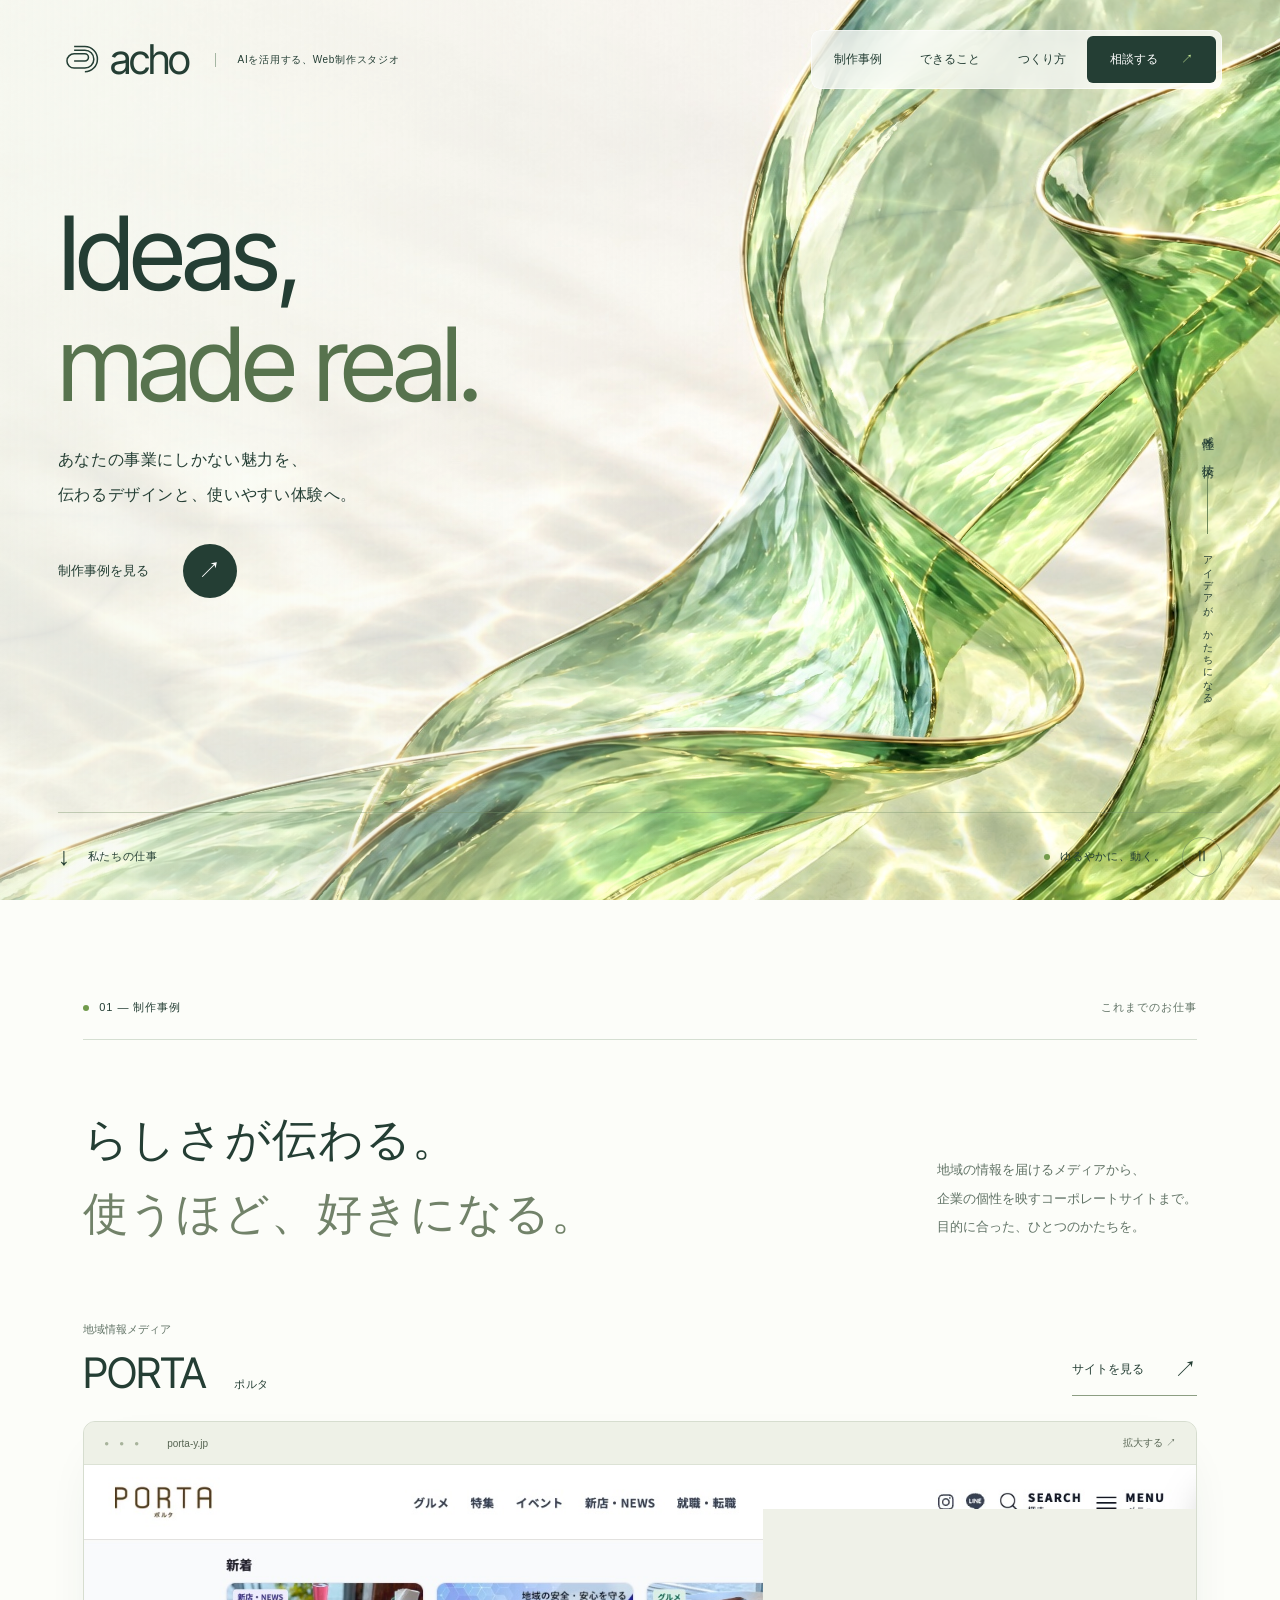
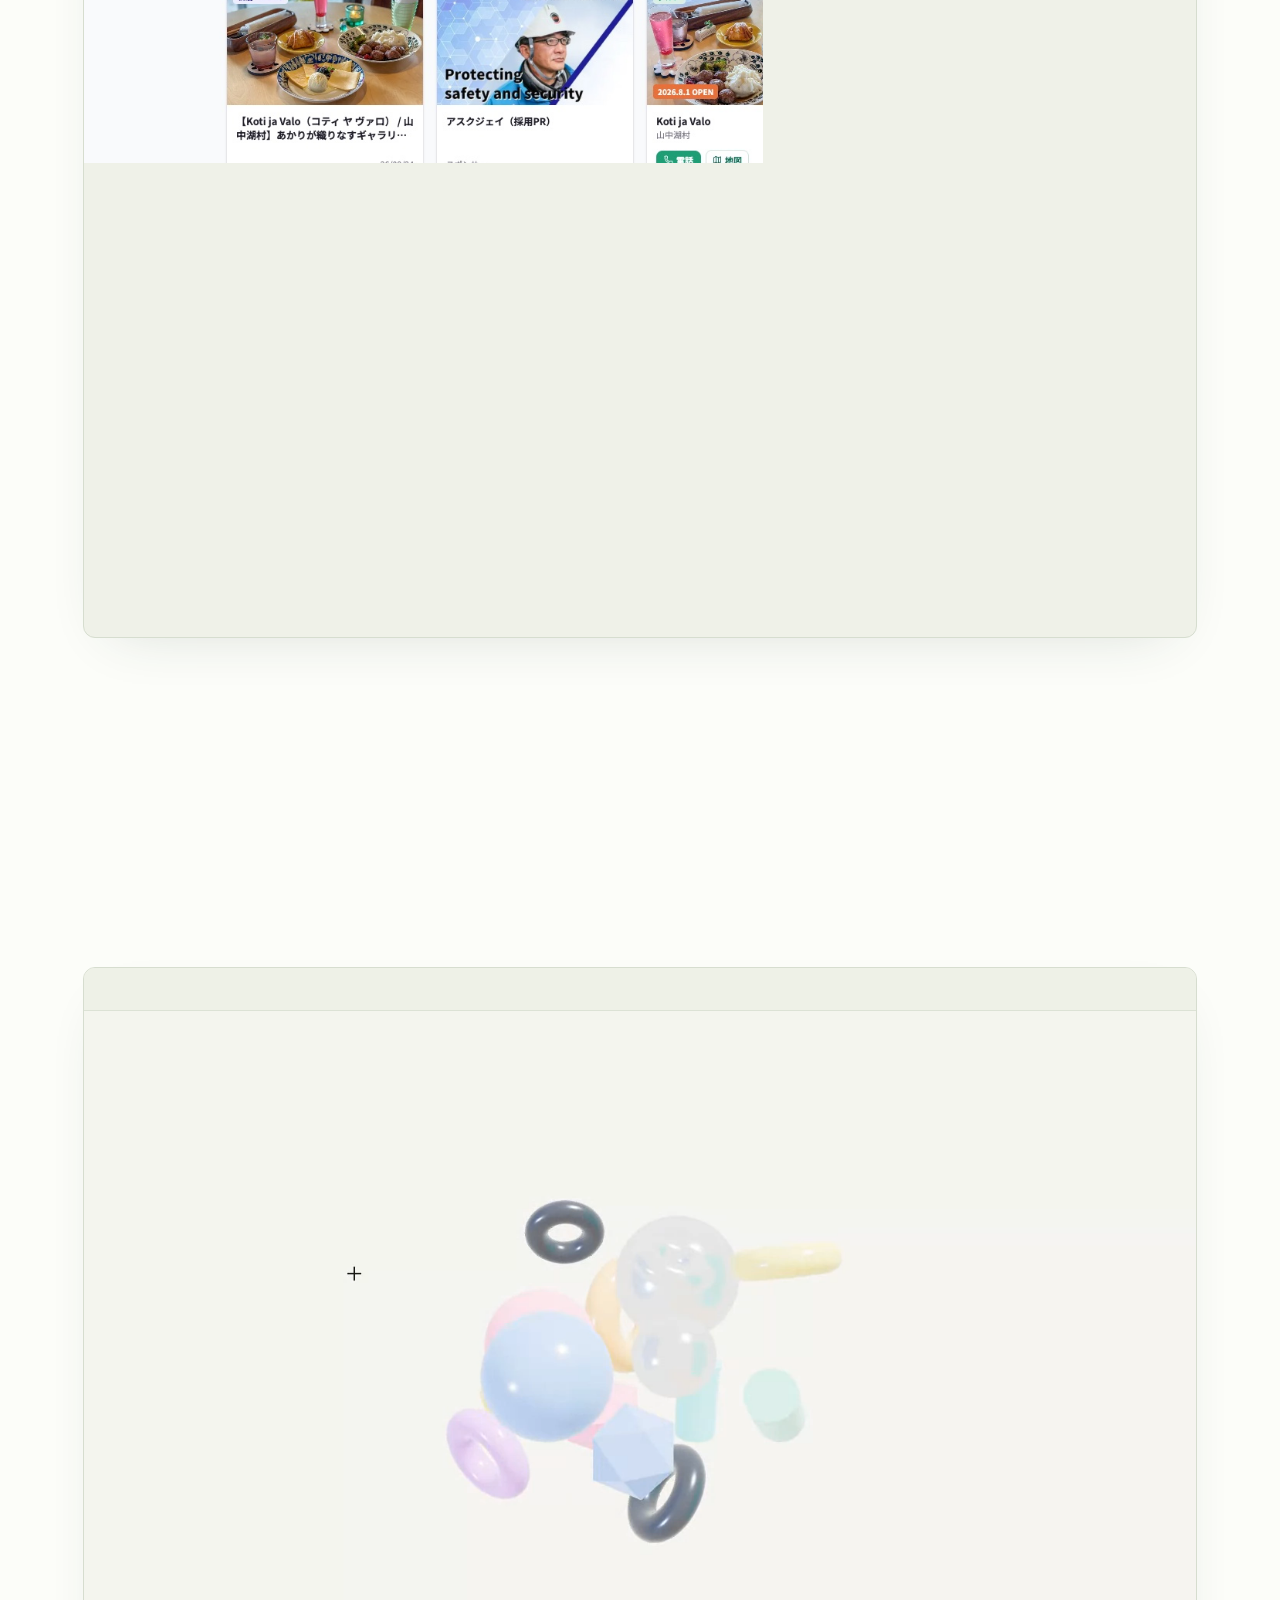
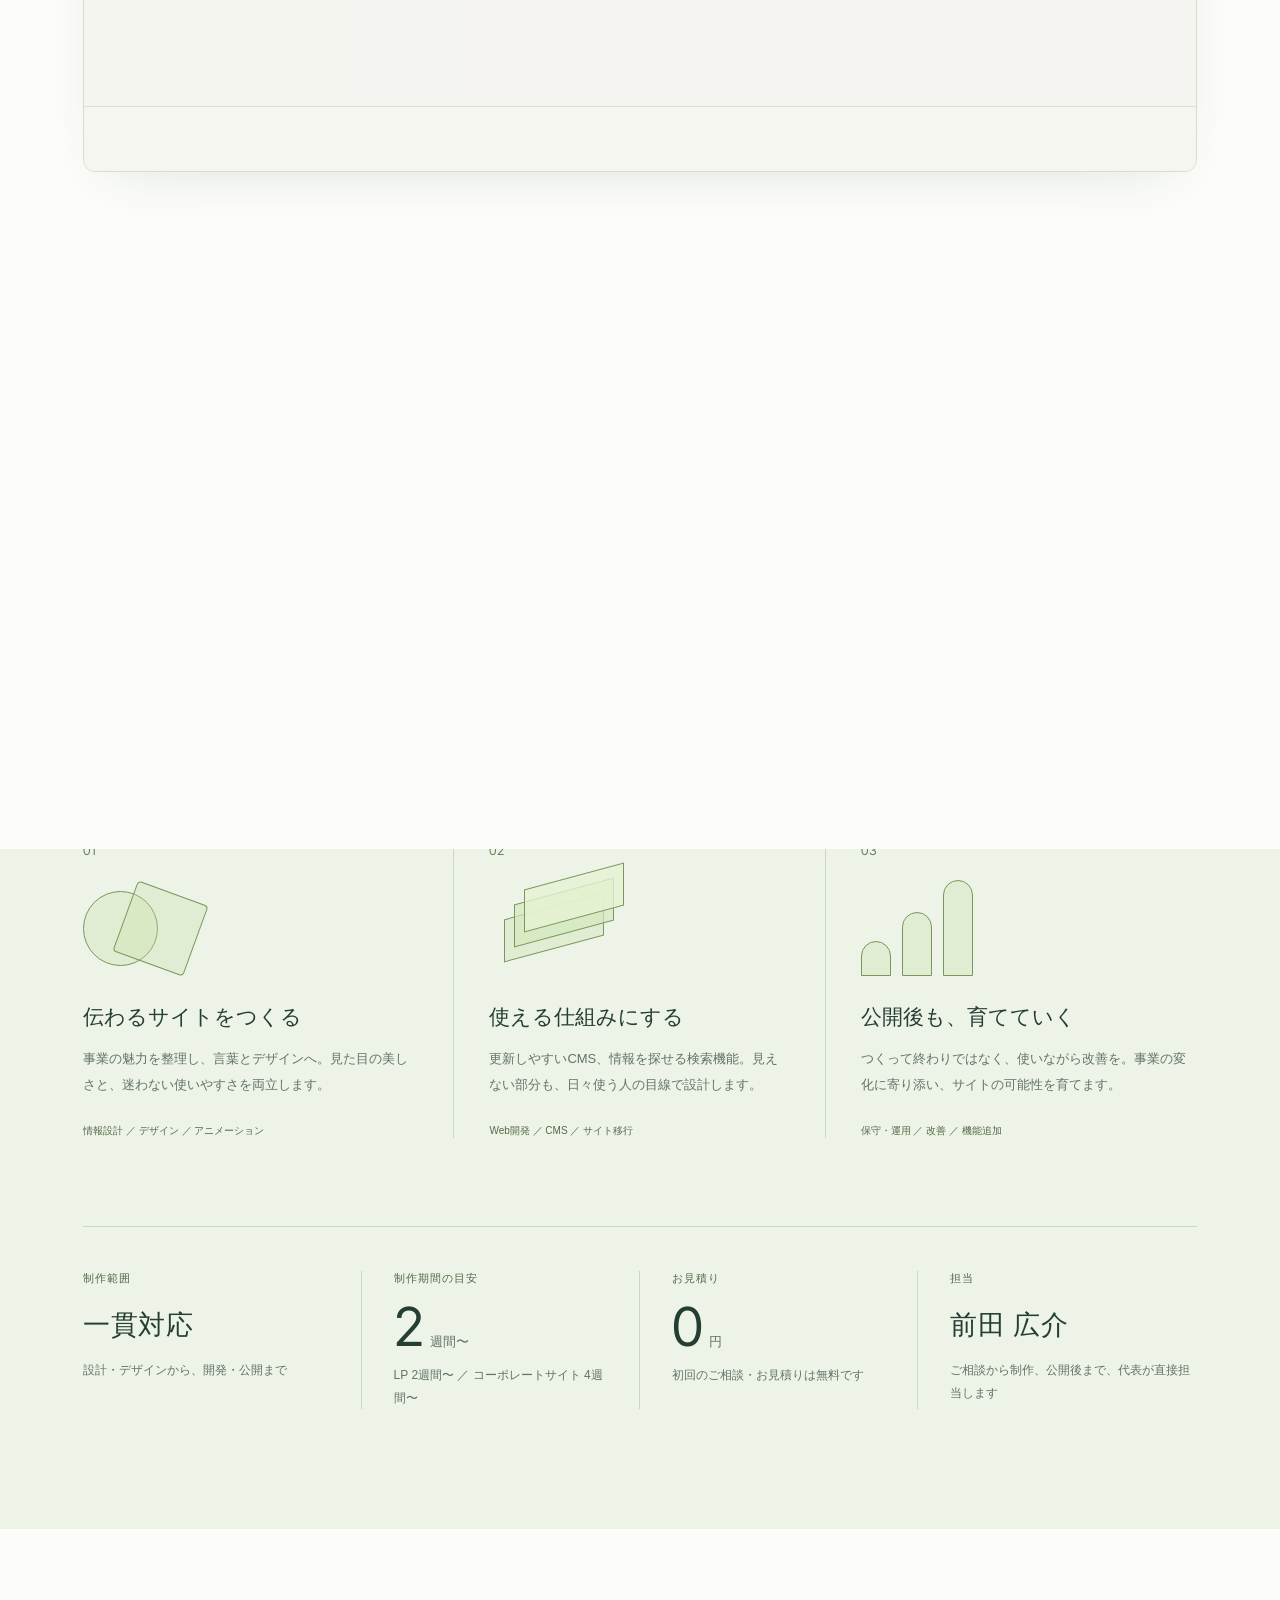
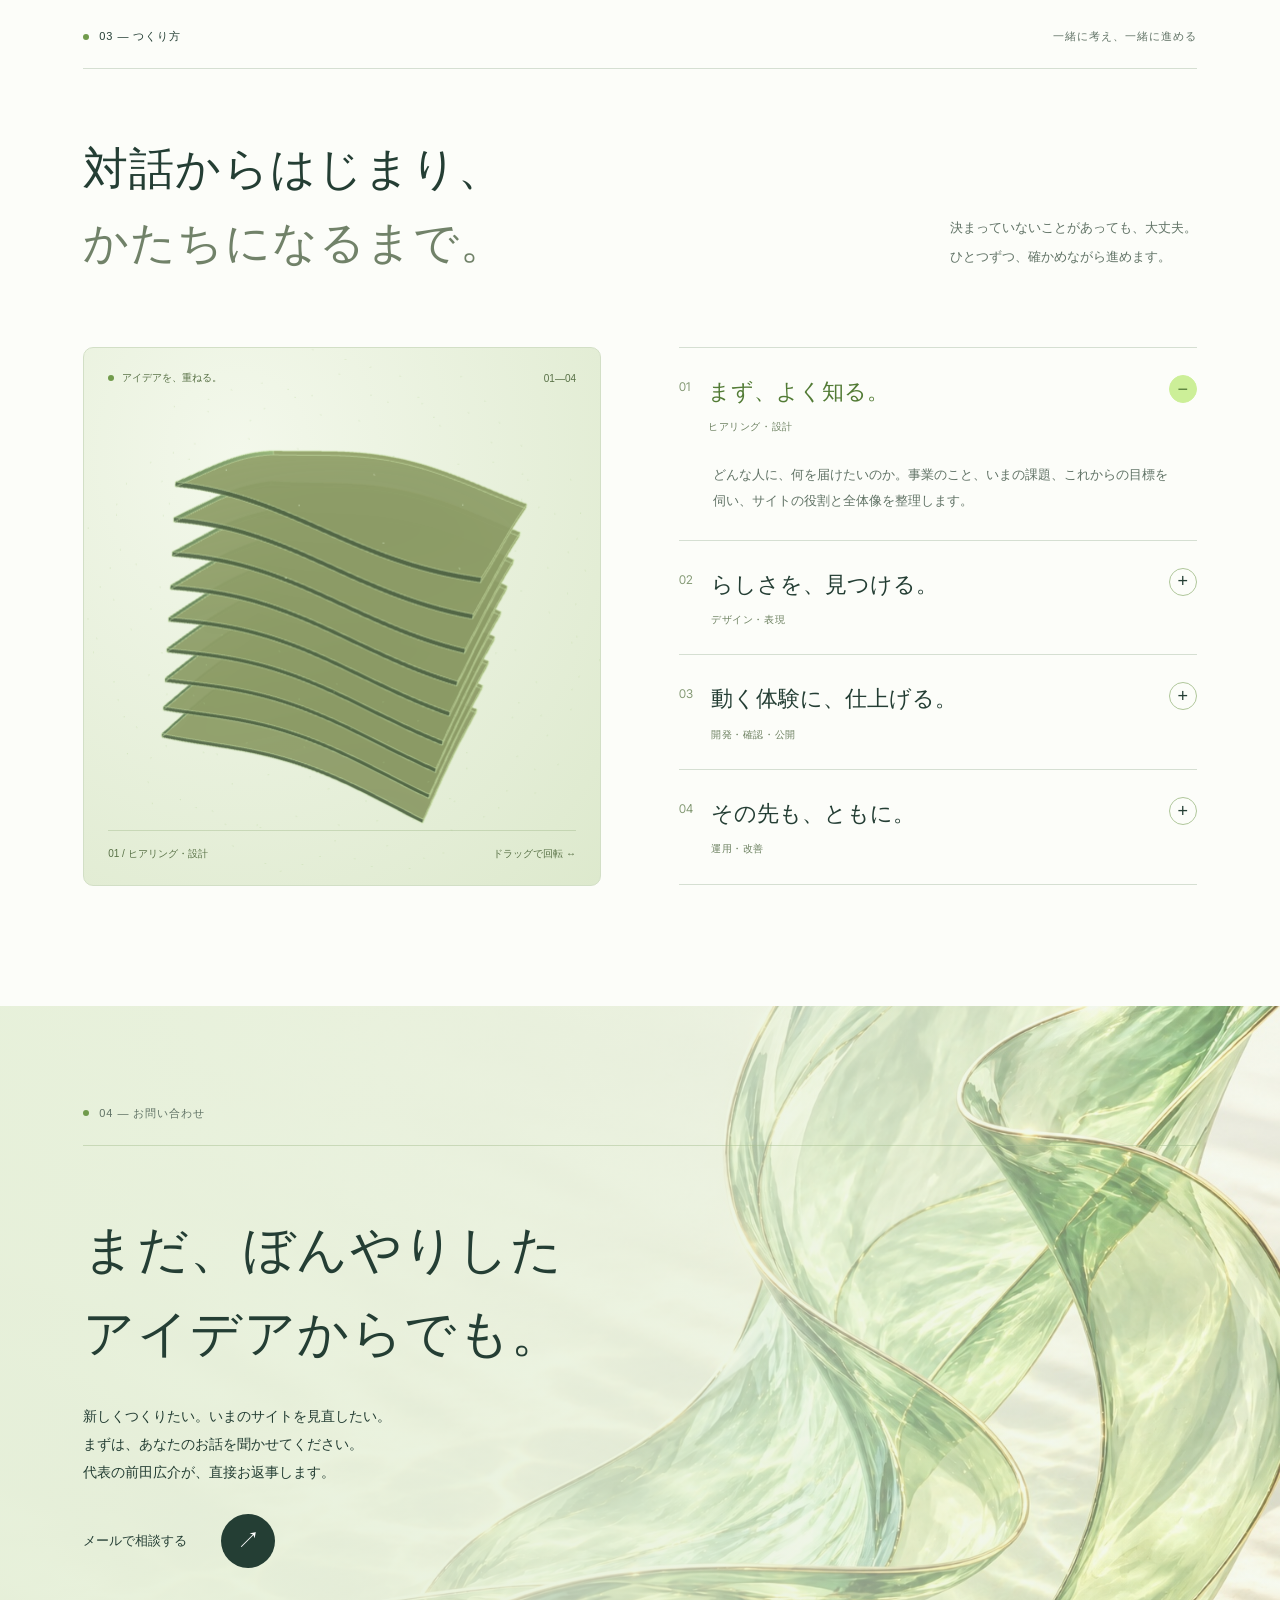
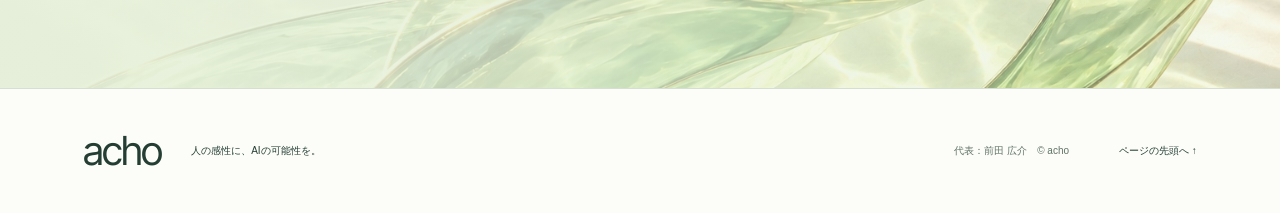
==== index.html @ 4a87c339 "acho site: initial publish" ====
<!doctype html>
<html lang="ja">
<head>
<meta charset="utf-8">
<meta name="viewport" content="width=device-width, initial-scale=1">
<meta name="theme-color" content="#f1f5e9">
<meta name="description" content="achoは、人の感性とAIの可能性で、事業の魅力を伝えるWeb制作スタジオ。構想からデザイン、開発、運用まで。">
<title>acho｜Ideas, made real.</title>
<link rel="icon" href="assets/favicon.svg" type="image/svg+xml">
<link rel="canonical" href="https://acho.works/">
<meta property="og:type" content="website">
<meta property="og:site_name" content="acho">
<meta property="og:locale" content="ja_JP">
<meta property="og:title" content="acho｜Ideas, made real.">
<meta property="og:description" content="AIを活用するWeb制作スタジオ。事業の魅力を、伝わるデザインと使いやすい体験へ。全国オンライン対応。">
<meta property="og:url" content="https://acho.works/">
<meta property="og:image" content="https://acho.works/assets/ogp.jpg">
<meta property="og:image:width" content="1200">
<meta property="og:image:height" content="630">
<meta name="twitter:card" content="summary_large_image">

<link rel="stylesheet" href="style.css">
<script src="assets/three.min.js" defer></script>
<script src="main.js" defer></script>
<script src="assets/hero-texture.js" defer></script>
<script src="living-leaf.js" defer></script>
</head>
<body>
<a class="skip" href="#work">本文へスキップ</a>
<div class="read-progress" aria-hidden="true"></div>
<header class="header">
  <a class="brand" href="#top" aria-label="acho ホーム"><svg viewBox="0 0 48 36" aria-hidden="true"><path d="M18 8H30a10 10 0 0 1 0 20H18a8 8 0 0 1 0-16H30a4 4 0 0 1 0 8H18M18 4H30a14 14 0 0 1 0 28"/></svg><span>acho</span></a>
  <span class="header-note">AIを活用する、Web制作スタジオ</span>
  <nav aria-label="メインナビゲーション" class="desktop-nav"><a href="#work">制作事例</a><a href="#about">できること</a><a href="#approach">つくり方</a><a class="nav-contact" href="#contact">相談する <span>↗</span></a></nav>
  <button class="menu-toggle" aria-label="メニューを開く" aria-expanded="false" aria-controls="mobile-menu"><span></span><span></span></button>
</header>
<nav id="mobile-menu" aria-label="モバイルナビゲーション" hidden><a href="#work">制作事例</a><a href="#about">できること</a><a href="#approach">つくり方</a><a href="#contact">相談する ↗</a></nav>
<main>
  <section class="hero" id="top" aria-labelledby="hero-title">
    <div class="hero-art" aria-hidden="true"><img src="assets/synthesis-hero.jpg" alt="" fetchpriority="high" id="hero-image"><canvas id="living-leaf"></canvas></div>
    <div class="hero-shade" aria-hidden="true"></div>
    <div class="hero-content">
            <h1 id="hero-title" class="en" lang="en"><span class="line"><span>Ideas,</span></span><span class="line"><span>made real.</span></span></h1>
      <p class="hero-jp hero-enter">あなたの事業にしかない魅力を、<br>伝わるデザインと、使いやすい体験へ。</p>
      <a class="round-link hero-enter" href="#work"><span>制作事例を見る</span><b aria-hidden="true">↗</b></a>
    </div>
    <div class="hero-note" aria-hidden="true"><span>感性 × 技術</span><i></i><small>アイデアが、かたちになる。</small></div>
    <div class="hero-foot"><a href="#work" class="scroll-cue"><span>↓</span> 私たちの仕事</a><div class="motion-controls"><i></i><span class="motion-status">ゆるやかに、動く。</span><button class="motion-toggle" aria-label="アニメーションを停止" aria-pressed="false">Ⅱ</button></div></div>
  </section>

  <section class="work section-pad" id="work" aria-labelledby="work-title">
    <div class="section-label"><span><i></i> 01 — 制作事例</span><span>これまでのお仕事</span></div>
    <div class="section-heading reveal"><h2 id="work-title">らしさが伝わる。<br><span>使うほど、好きになる。</span></h2><p>地域の情報を届けるメディアから、<br>企業の個性を映すコーポレートサイトまで。<br>目的に合った、ひとつのかたちを。</p></div>
    <article class="case reveal">
      <div class="case-heading"><div><p class="case-category">地域情報メディア</p><h3>PORTA <span>ポルタ</span></h3></div><a class="external-link" href="https://www.porta-y.jp/" target="_blank" rel="noopener">サイトを見る <span aria-hidden="true">↗</span><span class="sr-only">（新しいタブで開きます）</span></a></div>
      <button class="case-preview porta-preview" data-preview="porta" aria-label="PORTAのサイト画面を拡大する"><span class="window-bar"><span class="window-dots" aria-hidden="true">● ● ●</span><span>porta-y.jp</span><span class="window-expand">拡大する ↗</span></span><img src="assets/porta.jpg" width="1440" height="1000" loading="lazy" alt="PORTAのトップページ。山梨のグルメや暮らしの記事が並ぶ地域情報メディア。"></button>
      <div class="case-caption"><h4>地域の魅力に、<br>もっと出会える場所。</h4><div><p>日々更新される、山梨のさまざまな情報。豊富なコンテンツを見渡せる構成と、気になる情報へたどり着く導線を大切に。</p><ul class="tags"><li>サイトリニューアル</li><li>情報設計</li><li>検索・回遊</li></ul></div></div>
    </article>
    <article class="case reveal">
      <div class="case-heading"><div><p class="case-category">コーポレートサイト</p><h3>NACOS <span>株式会社ナコス</span></h3></div><a class="external-link" href="https://nacos.co.jp/" target="_blank" rel="noopener">サイトを見る <span aria-hidden="true">↗</span><span class="sr-only">（新しいタブで開きます）</span></a></div>
      <div class="case-preview nacos-preview"><div class="window-bar"><span class="window-dots" aria-hidden="true">● ● ●</span><span>nacos.co.jp</span><span class="video-badge"><i></i> 実際のTOP画面</span></div><div class="video-stage"><video id="nacos-video" muted loop playsinline preload="none" poster="assets/nacos-poster.jpg" aria-label="NACOSのTOP画面。球体やリングが立体的に回転する10秒間の映像。"><source src="assets/nacos-motion.webm" type="video/webm"></video></div><div class="video-toolbar"><span id="video-status" aria-live="polite">3Dアニメーションのプレビュー</span><div><button id="video-toggle" aria-pressed="false" aria-label="NACOSの動画を再生">再生 ▷</button><button data-preview="nacos" aria-label="NACOSの動画を拡大する">拡大する ↗</button></div></div><p id="video-error" hidden>動画を読み込めませんでした。上の「サイトを見る」から実際の動きをご覧いただけます。</p></div>
      <div class="case-caption"><h4>「楽しい」が動きだす、<br>ブランドの入口。</h4><div><p>浮かび、回り、表情を変える3Dシェイプ。実際のTOPページを映像でご紹介します。静止画だけでは伝わらない、遊び心のある体験を。</p><ul class="tags"><li>サイトリニューアル</li><li>3D表現</li><li>CMS構築</li></ul></div></div>
    </article>
  </section>

  <section class="about section-pad" id="about" aria-labelledby="about-title">
    <div class="section-label"><span><i></i> 02 — できること</span><span>構想から、公開のその先まで</span></div>
    <div class="section-heading reveal"><h2 id="about-title">速くつくる。<br><span>深く、考える。</span></h2><p>AIで試せることを広げ、人の感性で磨く。<br>言葉も、デザインも、仕組みも。<br>ひとつのチームで、一緒につくります。</p></div>
    <div class="services">
      <article class="service reveal"><span class="service-num">01</span><div class="service-symbol symbol-design" aria-hidden="true"><i></i><i></i></div><h3>伝わるサイトをつくる</h3><p>事業の魅力を整理し、言葉とデザインへ。見た目の美しさと、迷わない使いやすさを両立します。</p><span class="service-foot">情報設計 ／ デザイン ／ アニメーション</span></article>
      <article class="service reveal"><span class="service-num">02</span><div class="service-symbol symbol-build" aria-hidden="true"><i></i><i></i><i></i></div><h3>使える仕組みにする</h3><p>更新しやすいCMS、情報を探せる検索機能。見えない部分も、日々使う人の目線で設計します。</p><span class="service-foot">Web開発 ／ CMS ／ サイト移行</span></article>
      <article class="service reveal"><span class="service-num">03</span><div class="service-symbol symbol-grow" aria-hidden="true"><i></i><i></i><i></i></div><h3>公開後も、育てていく</h3><p>つくって終わりではなく、使いながら改善を。事業の変化に寄り添い、サイトの可能性を育てます。</p><span class="service-foot">保守・運用 ／ 改善 ／ 機能追加</span></article>
    </div>
    <div class="facts reveal" aria-label="制作について">
      <dl class="facts-grid">
        <div><dt>制作範囲</dt><dd><b class="is-text">一貫対応</b></dd><p>設計・デザインから、開発・公開まで</p></div>
        <div><dt>制作期間の目安</dt><dd><b>2</b><span>週間〜</span></dd><p>LP 2週間〜 ／ コーポレートサイト 4週間〜</p></div>
        <div><dt>お見積り</dt><dd><b>0</b><span>円</span></dd><p>初回のご相談・お見積りは無料です</p></div>
        <div><dt>担当</dt><dd><b class="is-text">前田 広介</b></dd><p>ご相談から制作、公開後まで、代表が直接担当します</p></div>
      </dl>
    </div>
  </section>

  <section class="approach section-pad" id="approach" aria-labelledby="approach-title">
    <div class="section-label"><span><i></i> 03 — つくり方</span><span>一緒に考え、一緒に進める</span></div>
    <div class="section-heading reveal"><h2 id="approach-title">対話からはじまり、<br><span>かたちになるまで。</span></h2><p>決まっていないことがあっても、大丈夫。<br>ひとつずつ、確かめながら進めます。</p></div>
    <div class="approach-grid">
      <div class="lab-visual"><div class="lab-top"><span><i></i> アイデアを、重ねる。</span><span id="lab-index">01—04</span></div><canvas id="lab-canvas" tabindex="0" role="img" aria-label="工程に合わせて変化する波状の立体。ドラッグまたは左右の矢印キーで回転できます。"></canvas><div class="lab-fallback" aria-hidden="true"><img src="assets/synthesis-hero.jpg" alt="" loading="lazy"></div><div class="lab-bottom"><span id="lab-caption">01 / ヒアリング・設計</span><span>ドラッグで回転 ↔</span></div></div>
      <div class="process-list">
        <article class="process is-active"><h3><button aria-expanded="true" aria-controls="process-0"><span class="process-num">01</span><span>まず、よく知る。<small>ヒアリング・設計</small></span><b aria-hidden="true">−</b></button></h3><div id="process-0" class="process-body"><p>どんな人に、何を届けたいのか。事業のこと、いまの課題、これからの目標を伺い、サイトの役割と全体像を整理します。</p></div></article>
        <article class="process"><h3><button aria-expanded="false" aria-controls="process-1"><span class="process-num">02</span><span>らしさを、見つける。<small>デザイン・表現</small></span><b aria-hidden="true">+</b></button></h3><div id="process-1" class="process-body" hidden><p>いくつかの方向性を試しながら、あなたらしい表現へ。色、余白、動き、言葉まで、ひとつの体験として丁寧に設計します。</p></div></article>
        <article class="process"><h3><button aria-expanded="false" aria-controls="process-2"><span class="process-num">03</span><span>動く体験に、仕上げる。<small>開発・確認・公開</small></span><b aria-hidden="true">+</b></button></h3><div id="process-2" class="process-body" hidden><p>デザインを、実際に使えるサイトへ。スマートフォンでの表示や操作性、更新のしやすさを確認し、細部を磨いて公開します。</p></div></article>
        <article class="process"><h3><button aria-expanded="false" aria-controls="process-3"><span class="process-num">04</span><span>その先も、ともに。<small>運用・改善</small></span><b aria-hidden="true">+</b></button></h3><div id="process-3" class="process-body" hidden><p>運用してわかることを、次の改善へ。新しいコンテンツや機能の追加まで、事業に合わせてサイトを育てていきます。</p></div></article>
      </div>
    </div>
  </section>

  <section class="contact section-pad" id="contact" aria-labelledby="contact-title">
    <div class="contact-image" aria-hidden="true"></div>
    <div class="section-label"><span><i></i> 04 — お問い合わせ</span></div>
    <div class="contact-inner reveal"><h2 id="contact-title">まだ、ぼんやりした<br>アイデアからでも。</h2><p>新しくつくりたい。いまのサイトを見直したい。<br>まずは、あなたのお話を聞かせてください。<br>代表の前田広介が、直接お返事します。</p><a class="round-link" href="mailto:hello@acho.works"><span>メールで相談する</span><b aria-hidden="true">↗</b></a></div>
  </section>
</main>
<footer class="footer"><a class="brand" href="#top" aria-label="acho ホーム"><span>acho</span></a><p>人の感性に、AIの可能性を。</p><small>代表：前田 広介　© acho</small><a class="back-top" href="#top">ページの先頭へ ↑</a></footer>
<dialog id="preview-dialog" aria-labelledby="preview-title"><div class="dialog-head"><h2 id="preview-title">サイトプレビュー</h2><button id="preview-close" aria-label="プレビューを閉じる">閉じる ×</button></div><div id="preview-content"></div></dialog>
<noscript><style>.reveal{opacity:1;transform:none}.motion-controls,.menu-toggle{display:none}.desktop-nav{display:flex}</style></noscript>
</body>
</html>
---- style.css ----
@font-face{font-family:Inter Tight;src:url('assets/inter-tight.ttf') format('truetype');font-display:swap}
:root{--ink:#243e34;--muted:#617366;--line:#d5dfd2;--paper:#fcfdf9;--mint:#edf3e7;--lime:#ccef98;--serif:none}
*{box-sizing:border-box}html{scroll-behavior:smooth;scroll-padding-top:24px}body{margin:0;background:var(--paper);color:var(--ink);font-family:"Hiragino Kaku Gothic ProN","Yu Gothic",Meiryo,sans-serif;-webkit-font-smoothing:antialiased}a{color:inherit;text-decoration:none}button{font:inherit;color:inherit;cursor:pointer}button,a{-webkit-tap-highlight-color:transparent}button{border:0;background:none}img,video,canvas{display:block;max-width:100%}button:focus-visible,a:focus-visible,canvas:focus-visible{outline:3px solid #698d35;outline-offset:6px}::selection{background:var(--lime);color:var(--ink)}h1,h2,h3,h4,p{margin:0}h1,h2,h3,h4{font-weight:500}p{line-height:2}i{font-style:normal}[hidden]{display:none!important}.sr-only{position:absolute;width:1px;height:1px;padding:0;overflow:hidden;clip:rect(0,0,0,0);white-space:nowrap}.skip{position:fixed;top:-100px;left:20px;background:white;padding:16px;z-index:100}.skip:focus{top:12px}.read-progress{position:fixed;inset:0 0 auto;height:3px;background:#7da456;transform:scaleX(0);transform-origin:left;z-index:60}
.header{position:absolute;top:0;left:0;width:100%;z-index:20;display:flex;align-items:center;gap:26px;padding:30px 4.5%}.brand{display:inline-flex;align-items:center;gap:9px;font:400 41px/1 "Inter Tight",sans-serif;letter-spacing:-2px}.brand svg{width:43px;fill:none;stroke:currentColor;stroke-width:1.7}.header-note{font-size:10px;letter-spacing:.07em;padding-left:22px;border-left:1px solid #a5b6a3}.desktop-nav{display:flex;align-items:center;gap:4px;margin-left:auto;background:#ffffffb8;padding:5px;border:1px solid #fff8;border-radius:9px;backdrop-filter:blur(18px)}.desktop-nav a{font-size:12px;padding:15px 17px;border-radius:6px;transition:background .25s}.desktop-nav a:hover{background:#e0eacb}.desktop-nav .nav-contact{background:var(--ink);color:#fff;padding-inline:23px}.nav-contact span{padding-left:20px;color:var(--lime)}.desktop-nav .nav-contact:hover{background:#446146}.menu-toggle{display:none}#mobile-menu{position:fixed;inset:90px 16px auto;z-index:25;background:#f8fbf2;box-shadow:0 15px 60px #263d3326;border-radius:12px;padding:22px}#mobile-menu a{display:block;padding:20px;border-bottom:1px solid var(--line);font-size:20px}
.hero{position:relative;isolation:isolate;height:100svh;min-height:760px;max-height:1400px;overflow:hidden;background:#edf3e6}.hero-art,.hero-shade{position:absolute;inset:0;z-index:-2}.hero-art img,.hero-art canvas{width:100%;height:100%;object-fit:cover;object-position:center}.hero-art canvas{position:absolute;inset:0;opacity:0;transition:opacity 1.2s}.hero-art canvas.is-ready{opacity:1}.hero-shade{z-index:-1;background:linear-gradient(90deg,#f1f5e980 0%,#f1f5e93d 38%,transparent 69%)}.hero-content{position:relative;padding:clamp(165px,22vh,280px) 4.5% 130px;width:75%;max-width:1120px}.eyebrow{display:flex;align-items:center;gap:10px;font-size:13px;letter-spacing:.08em;margin-bottom:32px}.eyebrow i,.section-label i,.motion-controls>i,.video-badge i,.lab-top i{display:inline-block;flex:none;width:6px;height:6px;background:#719b4c;border-radius:50%}.hero h1{font-size:clamp(52px,5.5vw,94px);line-height:1.5;letter-spacing:.01em;font-weight:500}.hero h1.en{font-family:"Inter Tight",sans-serif;font-weight:400;font-size:clamp(66px,8vw,136px);line-height:1.08;letter-spacing:-.035em}.hero h1.en .line{padding-bottom:.06em;margin-bottom:-.06em}.line{display:block;overflow:hidden}.line>span{display:block;animation:line-in 1.35s cubic-bezier(.2,.7,.2,1) both}.line:nth-child(2)>span{animation-delay:.13s;color:#57734e}.hero-jp{font-size:16px;line-height:2.2;letter-spacing:.04em;margin-top:23px;margin-bottom:31px}.hero-enter{animation:fade-in 1.2s .25s both}.round-link{display:inline-flex;gap:34px;align-items:center;font-size:13px}.round-link b{display:grid;place-items:center;width:54px;height:54px;background:var(--ink);border-radius:50%;color:white;font-size:23px;font-weight:400;transition:transform .35s,background .35s}.round-link:hover b{transform:rotate(45deg);background:#5b7844}.hero-note{position:absolute;right:5%;bottom:190px;display:flex;align-items:center;gap:15px;font-size:12px;writing-mode:vertical-rl;letter-spacing:.13em}.hero-note i{height:60px;width:1px;background:#6f895b}.hero-note small{font-size:10px}.hero-foot{position:absolute;bottom:0;left:4.5%;right:4.5%;height:88px;border-top:1px solid #7b946c66;display:flex;align-items:center;justify-content:space-between;font-size:11px;letter-spacing:.06em}.scroll-cue{display:flex;gap:17px;align-items:center}.scroll-cue>span{font-size:25px;animation:arrow 3s infinite}.motion-controls{display:flex;gap:10px;align-items:center}.motion-toggle{border:1px solid #6b845f88;width:40px;height:40px;border-radius:50%;font-size:14px;margin-left:7px}.motion-paused *{animation-play-state:paused!important}
.section-pad{padding:100px 6.5% 120px}.section-label{display:flex;justify-content:space-between;gap:20px;font-size:11px;letter-spacing:.09em;padding-bottom:24px;border-bottom:1px solid var(--line)}.section-label>span:first-child{display:flex;align-items:center;gap:10px}.section-label>span:last-child{color:var(--muted)}.section-heading{display:flex;justify-content:space-between;align-items:flex-end;gap:40px;margin:63px 0 67px}.section-heading h2{font-size:clamp(32px,3.5vw,57px);line-height:1.65;letter-spacing:.025em}.section-heading h2 span{color:#718269}.section-heading>p{font-size:13px;line-height:2.2;color:var(--muted);padding-bottom:9px}
.case+.case{margin-top:95px}.case-heading{display:flex;align-items:flex-end;justify-content:space-between;margin-bottom:25px;gap:20px}.case-category{font-size:11px;color:var(--muted);margin-bottom:10px}.case h3{font:400 42px/1.1 "Inter Tight",sans-serif;letter-spacing:-1px}.case h3 span{font-family:"Hiragino Kaku Gothic ProN",sans-serif;font-size:11px;letter-spacing:.03em;margin-left:20px}.external-link{display:flex;gap:30px;align-items:center;border-bottom:1px solid #8c9e83;font-size:12px;padding-bottom:10px}.external-link>span:not(.sr-only){font-size:23px;transition:transform .25s}.external-link:hover>span{transform:translate(3px,-3px)}.case-preview{display:block;padding:0;width:100%;border:1px solid #d6ddcf;overflow:hidden;border-radius:12px;background:#eff1e8;box-shadow:0 20px 55px -30px #253e3330;text-align:left}.window-bar{display:flex;align-items:center;gap:24px;height:43px;padding:0 20px;background:#eef1e7;color:#576553;font-size:10px;border-bottom:1px solid #dce2d5}.window-dots{font-size:8px;color:#a7b39b;letter-spacing:4px}.window-expand,.video-badge{margin-left:auto;display:flex;align-items:center;gap:8px;font-size:10px}.porta-preview img{width:100%;height:auto;transition:filter .35s}.porta-preview:hover img{filter:brightness(.98)}.nacos-preview{background:#f6f5ee}.video-stage{aspect-ratio:16/10;background:#f3f2e7}.video-stage video{width:100%;height:100%;object-fit:cover}.video-toolbar{padding:12px 20px;display:flex;align-items:center;justify-content:space-between;gap:12px;border-top:1px solid #dedfd4;font-size:11px;background:#f5f6f0}.video-toolbar>div{display:flex;gap:10px}.video-toolbar button{font-size:11px;padding:10px 14px;min-height:40px;border:1px solid #ccd5c4;border-radius:30px;background:#fff8}.video-toolbar button:hover{background:var(--lime)}#video-error{padding:16px 20px;font-size:12px}.case-caption{display:grid;grid-template-columns:1fr 1fr;gap:60px;padding:31px 0 0}.case-caption h4{font-size:25px;line-height:1.8}.case-caption p{font-size:13px;color:var(--muted);line-height:2.2}.tags{display:flex;gap:7px;flex-wrap:wrap;padding:0;margin:17px 0 0;list-style:none}.tags li{font-size:10px;border:1px solid var(--line);padding:5px 10px;border-radius:20px}
.about{background:var(--mint)}.services{display:grid;grid-template-columns:repeat(3,1fr)}.service{position:relative;padding:0 35px;border-right:1px solid #cbd7c2}.service:first-child{padding-left:0}.service:last-child{border:0;padding-right:0}.service-num{font:13px "Inter Tight",sans-serif;color:#658255}.service h3{font-size:21px;margin:15px 0}.service p{font-size:13px;color:var(--muted)}.service-foot{display:block;font-size:10px;margin-top:26px;color:#536a49}.service-symbol{height:110px;position:relative;margin:17px 0}.service-symbol i{display:block;position:absolute;border:1px solid #78965d;background:#c3dfa04d}.symbol-design i{width:75px;height:75px;top:15px;border-radius:50%}.symbol-design i:nth-child(2){left:40px;border-radius:4px;transform:rotate(20deg)}.symbol-build i{width:100px;height:43px;left:15px;top:30px;transform:skewY(-15deg)}.symbol-build i:nth-child(2){top:15px;left:25px;background:#d5eabeb3}.symbol-build i:nth-child(3){top:0;left:35px;background:#e6f3d4cc}.symbol-grow i{width:30px;bottom:10px;height:35px;border-radius:16px 16px 0 0}.symbol-grow i:nth-child(2){height:64px;left:41px}.symbol-grow i:nth-child(3){height:96px;left:82px}.facts{margin-top:88px;padding-top:44px;border-top:1px solid #cbd7c2}.facts-grid{display:grid;grid-template-columns:repeat(4,1fr);gap:0;margin:0;padding:0}.facts-grid>div{padding:0 32px;border-right:1px solid #cbd7c2}.facts-grid>div:first-child{padding-left:0}.facts-grid>div:last-child{border:0;padding-right:0}.facts-grid dt{font-size:11px;letter-spacing:.09em;color:#536a49}.facts-grid dd{margin:14px 0 10px;display:flex;align-items:baseline;gap:8px;font-family:"Inter Tight",sans-serif;line-height:1}.facts-grid dd b{font-weight:400;font-size:clamp(44px,4.2vw,66px);letter-spacing:-2px}.facts-grid dd span{font-family:"Hiragino Kaku Gothic ProN","Yu Gothic",Meiryo,sans-serif;font-size:13px;color:var(--muted)}.facts-grid dd b.is-text{font-family:"Hiragino Kaku Gothic ProN","Yu Gothic",Meiryo,sans-serif;font-size:clamp(24px,2.1vw,32px);letter-spacing:.02em;line-height:1.3;padding:8px 0 6px}.facts-grid p{margin:0;font-size:12px;line-height:1.9;color:var(--muted)}.facts-note{display:grid;grid-template-columns:200px 1fr;gap:32px;align-items:start;margin-top:48px;padding:26px 30px;border:1px solid #cbd7c2;border-radius:10px;background:#f5f9ee}.facts-note-label{display:flex;align-items:center;gap:10px;font-size:11px;letter-spacing:.09em;padding-top:4px}.facts-note-label i{width:6px;height:6px;border-radius:50%;background:#719b4c;display:inline-block}.facts-note p{margin:0;font-size:14px;line-height:2;max-width:640px}
.approach-grid{display:grid;grid-template-columns:1fr 1fr;gap:7%}.lab-visual{position:relative;min-height:480px;aspect-ratio:1/1.04;border:1px solid #d2dfc6;background:radial-gradient(ellipse at 30% 20%,#f3f8eb,#dde9cd);border-radius:10px;overflow:hidden}.lab-top,.lab-bottom{position:absolute;left:24px;right:24px;z-index:2;display:flex;align-items:center;justify-content:space-between;font-size:10px;color:#587146}.lab-top{top:23px}.lab-top>span:first-child{display:flex;gap:8px;align-items:center}.lab-bottom{bottom:24px;padding-top:16px;border-top:1px solid #9db78766}#lab-canvas{position:absolute;width:100%;height:100%;inset:0;z-index:1;cursor:grab;touch-action:pan-y}#lab-canvas:active{cursor:grabbing}.lab-fallback{position:absolute;inset:0}.lab-fallback img{width:100%;height:100%;object-fit:cover}.lab-visual.has-webgl .lab-fallback{display:none}.process{border-top:1px solid var(--line)}.process:last-child{border-bottom:1px solid var(--line)}.process h3 button{display:flex;width:100%;align-items:flex-start;gap:18px;text-align:left;padding:27px 0;min-height:105px}.process-num{font:12px/2 "Inter Tight",sans-serif;color:#839974}.process h3 button>span:nth-child(2){font-size:22px;line-height:1.55;flex:1}.process small{display:block;font-size:10px;color:#6c8060;margin-top:10px;letter-spacing:.06em}.process b{font-size:18px;width:28px;height:28px;border:1px solid #afc69a;border-radius:50%;display:grid;place-items:center;font-weight:400}.process.is-active b{background:var(--lime);border-color:var(--lime)}.process.is-active h3{color:#527b35}.process-body{padding:0 20px 26px 34px;font-size:13px;line-height:2.1;color:var(--muted)}
.contact{position:relative;isolation:isolate;overflow:hidden;background:#e5f0d3;min-height:620px}.contact-image{position:absolute;inset:0;z-index:-1;background:linear-gradient(90deg,#e6f0d9f5,#e6f0d9c0 50%,#e6f0d955),url('assets/synthesis-hero.jpg') center 65%/cover}.contact .section-label{border-color:#aac19480}.contact-inner{padding-top:62px}.contact h2{font-size:clamp(35px,4vw,65px);line-height:1.65;letter-spacing:.03em}.contact p{font-size:14px;margin:25px 0 28px}.footer{padding:40px 6.5%;display:flex;align-items:center;gap:30px;border-top:1px solid var(--line)}.footer .brand{font-size:40px}.footer p,.footer small,.back-top{font-size:10px}.footer small{margin-left:auto;color:var(--muted)}.back-top{padding:15px 0 15px 20px}
dialog{width:min(1400px,94vw);max-width:94vw;max-height:92svh;padding:0;border:1px solid #cfdbc6;border-radius:12px;background:var(--paper);color:var(--ink);box-shadow:0 20px 120px #12261950}dialog::backdrop{background:#1f3527bb;backdrop-filter:blur(9px)}.dialog-head{position:sticky;top:0;z-index:2;background:var(--paper);display:flex;justify-content:space-between;align-items:center;padding:14px 23px;border-bottom:1px solid var(--line)}.dialog-head h2{font-size:16px}.dialog-head button{min-height:42px;font-size:12px}#preview-content img,#preview-content video{width:100%;height:auto}.dialog-open{overflow:hidden}
.reveal{opacity:0;transform:translateY(27px);transition:opacity .8s,transform 1s cubic-bezier(.2,.7,.2,1)}.reveal.is-visible{opacity:1;transform:none}@keyframes line-in{from{transform:translateY(110%)}to{transform:translateY(0)}}@keyframes fade-in{from{opacity:0;transform:translateY(14px)}to{opacity:1;transform:none}}@keyframes arrow{0%,100%{transform:translateY(-3px)}50%{transform:translateY(4px)}}
@media(min-width:1700px){.section-pad{padding-left:max(6.5%,calc((100vw - 1480px)/2));padding-right:max(6.5%,calc((100vw - 1480px)/2))}}
@media(max-width:1100px){.header-note{display:none}.hero{min-height:730px}.hero-content{width:87%}.section-heading{align-items:flex-start}.section-heading>p{max-width:300px;font-size:12px}.service{padding:0 22px}.service h3{font-size:18px}.lab-visual{min-height:440px}.approach-grid{gap:4%}.process h3 button>span:nth-child(2){font-size:18px}.process h3 button{gap:12px}.process-body{padding-left:25px}}
@media(max-width:760px){.header{padding:25px 6%;gap:10px}.brand{font-size:34px}.brand svg{width:36px}.desktop-nav{display:none}.menu-toggle{display:flex;flex-direction:column;justify-content:center;gap:7px;margin-left:auto;width:46px;height:46px;background:#ffffffc9;border:1px solid #fff;border-radius:50%;padding:12px}.menu-toggle span{width:20px;height:1px;background:var(--ink)}.menu-open .menu-toggle span:first-child{transform:translateY(4px) rotate(45deg)}.menu-open .menu-toggle span:last-child{transform:translateY(-4px) rotate(-45deg)}.hero{height:100svh;min-height:710px;max-height:1100px}.hero-art img{object-position:60% center}.hero-shade{background:linear-gradient(90deg,#f2f7eac9,#f2f7ea35),linear-gradient(0deg,#ecf2de44,transparent)}.hero-content{padding:175px 6% 110px;width:100%}.eyebrow{font-size:11px;margin-bottom:25px}.hero h1{font-size:clamp(36px,8.6vw,60px);line-height:1.65;letter-spacing:0}.hero h1.en{font-size:clamp(46px,13.5vw,76px);line-height:1.08;letter-spacing:-.03em}.hero-jp{font-size:12px;line-height:2.2;margin-top:25px;margin-bottom:26px}.round-link{font-size:11px;gap:25px}.round-link b{width:47px;height:47px}.hero-note{display:none}.hero-foot{left:6%;right:6%;height:76px;font-size:9px}.motion-controls{gap:6px}.motion-toggle{width:36px;height:36px;margin-left:3px}.section-pad{padding:64px 6% 74px}.section-label{font-size:9px;letter-spacing:.03em;padding-bottom:18px}.section-label>span:last-child{font-size:9px}.section-heading{display:block;margin:35px 0 38px}.section-heading h2{font-size:clamp(26px,6.6vw,38px);line-height:1.7}.section-heading>p{font-size:12px;margin-top:20px;max-width:none;padding:0}.case+.case{margin-top:64px}.case-heading{margin-bottom:18px}.case h3{font-size:32px}.case h3 span{display:block;font-size:10px;margin:8px 0 0}.case-category{font-size:9px;margin-bottom:7px}.external-link{font-size:10px;gap:16px;padding-bottom:5px}.case-preview{border-radius:7px}.window-bar{height:34px;padding:0 11px;gap:10px;font-size:9px}.window-dots{font-size:6px;letter-spacing:2px}.window-expand,.video-badge{font-size:8px}.video-badge i{width:4px;height:4px}.case-caption{display:block;padding-top:22px}.case-caption h4{font-size:22px}.case-caption p{font-size:12px;margin-top:14px}.tags{margin-top:13px}.tags li{font-size:9px;padding:4px 9px}.video-toolbar{flex-wrap:wrap;padding:10px 11px;gap:8px;font-size:9px}.video-toolbar>div{margin-left:auto;gap:7px}.video-toolbar button{font-size:9px;padding:8px 10px}.services{grid-template-columns:1fr}.service,.service:first-child,.service:last-child{padding:28px 0;border-right:0;border-top:1px solid #cbd7c2;display:grid;grid-template-columns:1fr 95px;column-gap:18px}.service-num{grid-column:1;font-size:12px}.service-symbol{grid-column:2;grid-row:1/5;align-self:center;margin:0;transform:scale(.7);transform-origin:left center}.service h3{font-size:20px;grid-column:1;margin:12px 0}.service p{font-size:12px;grid-column:1}.service-foot{grid-column:1/-1;margin-top:19px;font-size:9px}.facts{margin-top:40px;padding-top:0;border-top:0}.facts-grid{grid-template-columns:1fr 1fr}.facts-grid>div,.facts-grid>div:first-child,.facts-grid>div:last-child{padding:22px 0 20px;border-right:0;border-top:1px solid #cbd7c2}.facts-grid>div:nth-child(odd){padding-right:16px}.facts-grid>div:nth-child(even){padding-left:16px;border-left:1px solid #cbd7c2}.facts-grid dd b{font-size:40px}.facts-grid dd b.is-text{font-size:19px}.facts-grid p{font-size:11px}.facts-note{grid-template-columns:1fr;gap:12px;margin-top:22px;padding:20px 18px}.facts-note p{font-size:13px;line-height:1.9}.approach-grid{grid-template-columns:1fr;gap:33px}.lab-visual{min-height:0;aspect-ratio:1.1}.lab-top,.lab-bottom{left:18px;right:18px;font-size:9px}.lab-top{top:18px}.lab-bottom{bottom:18px}.process h3 button>span:nth-child(2){font-size:21px}.process h3 button{padding:23px 0;min-height:100px;gap:17px}.process-body{font-size:12px;padding-left:32px}.contact{min-height:550px}.contact-inner{padding-top:43px}.contact h2{font-size:clamp(28px,7.2vw,43px)}.contact p{font-size:12px;line-height:2.2}.footer{padding:28px 6%;gap:20px;flex-wrap:wrap}.footer .brand{font-size:34px}.footer p{font-size:9px}.footer small{margin-left:0;width:45%}.back-top{margin-left:auto;font-size:9px;padding:0}.dialog-head{padding:10px 14px}.dialog-head h2{font-size:14px}.dialog-head button{font-size:11px}}
/* Preserve the previous photographic composition, without moving the image. */
.hero-art #hero-image{transform:scale(1.111111);object-position:center}
.hero-art.is-ready canvas{opacity:1}.lab-visual.is-ready .lab-fallback{display:none}
@media(prefers-reduced-motion:reduce){html{scroll-behavior:auto}*,*:before,*:after{animation:none!important;transition:none!important}.reveal{opacity:1;transform:none}}
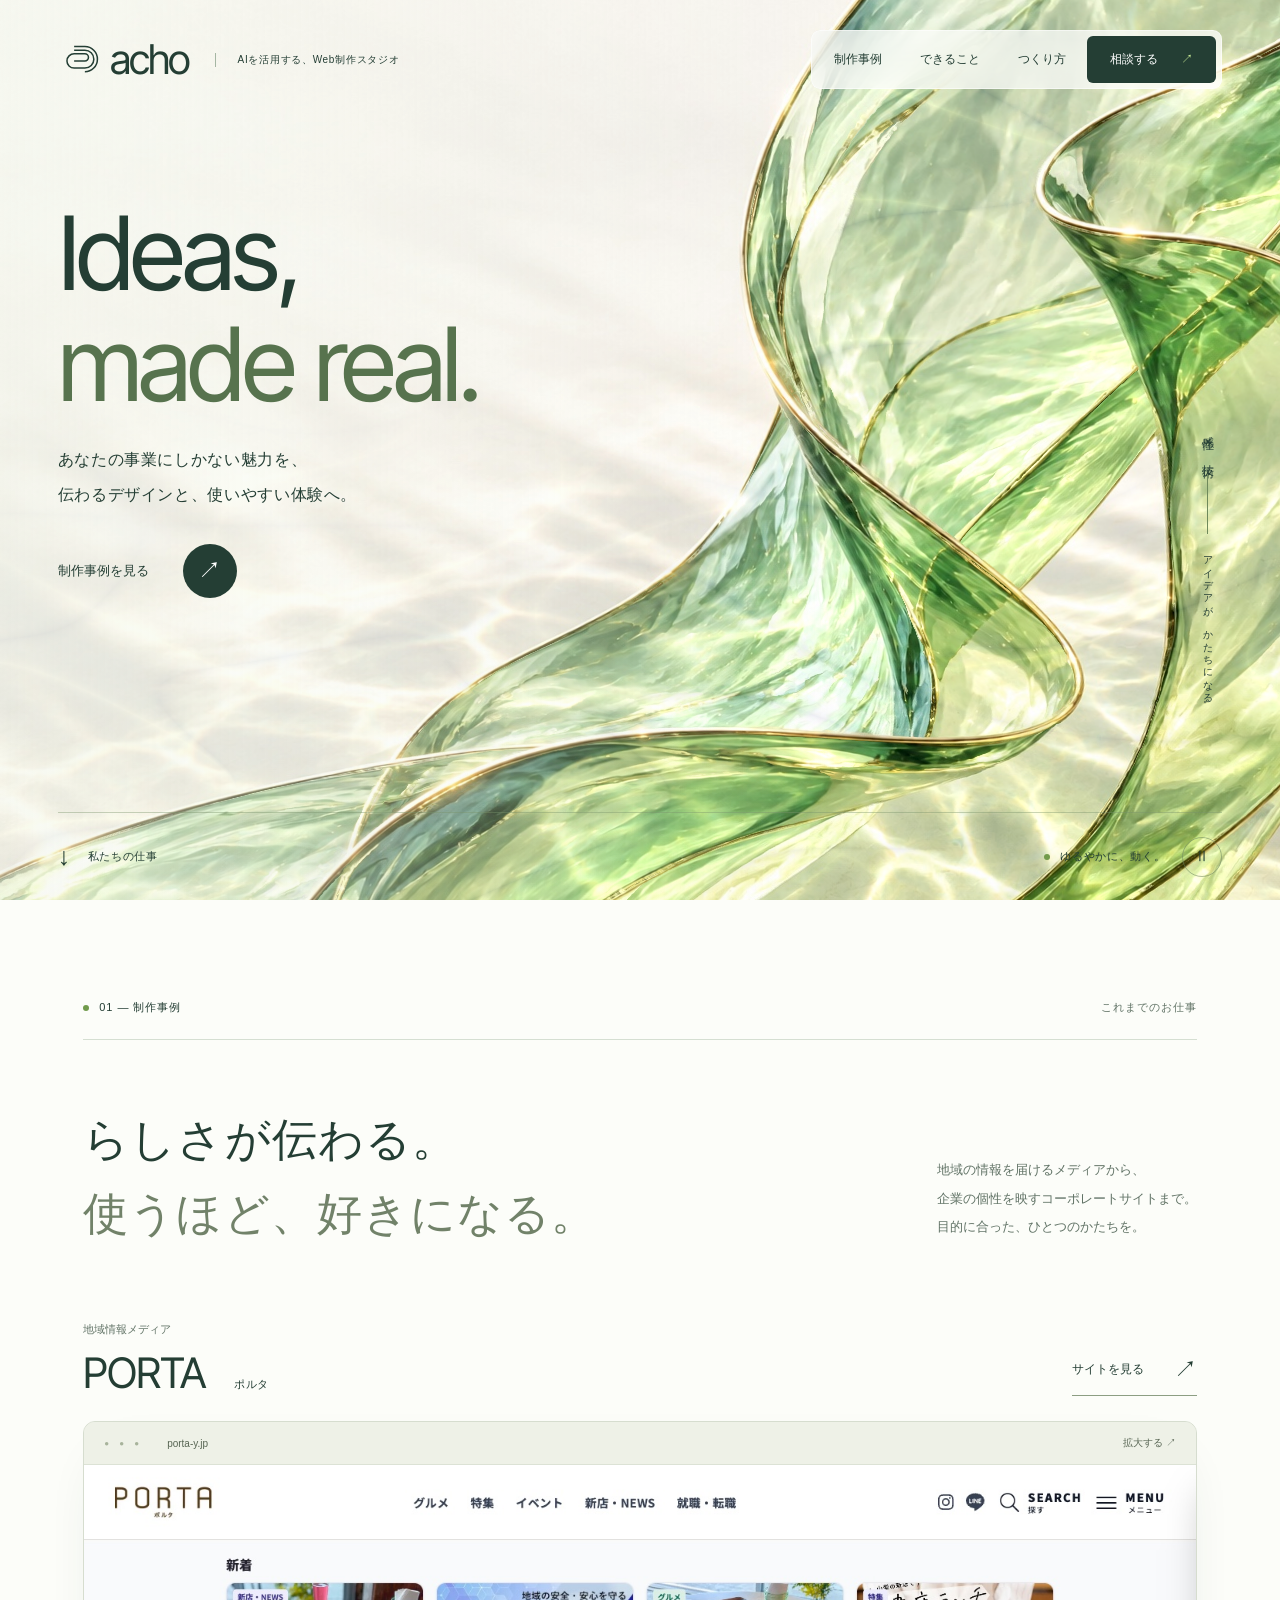
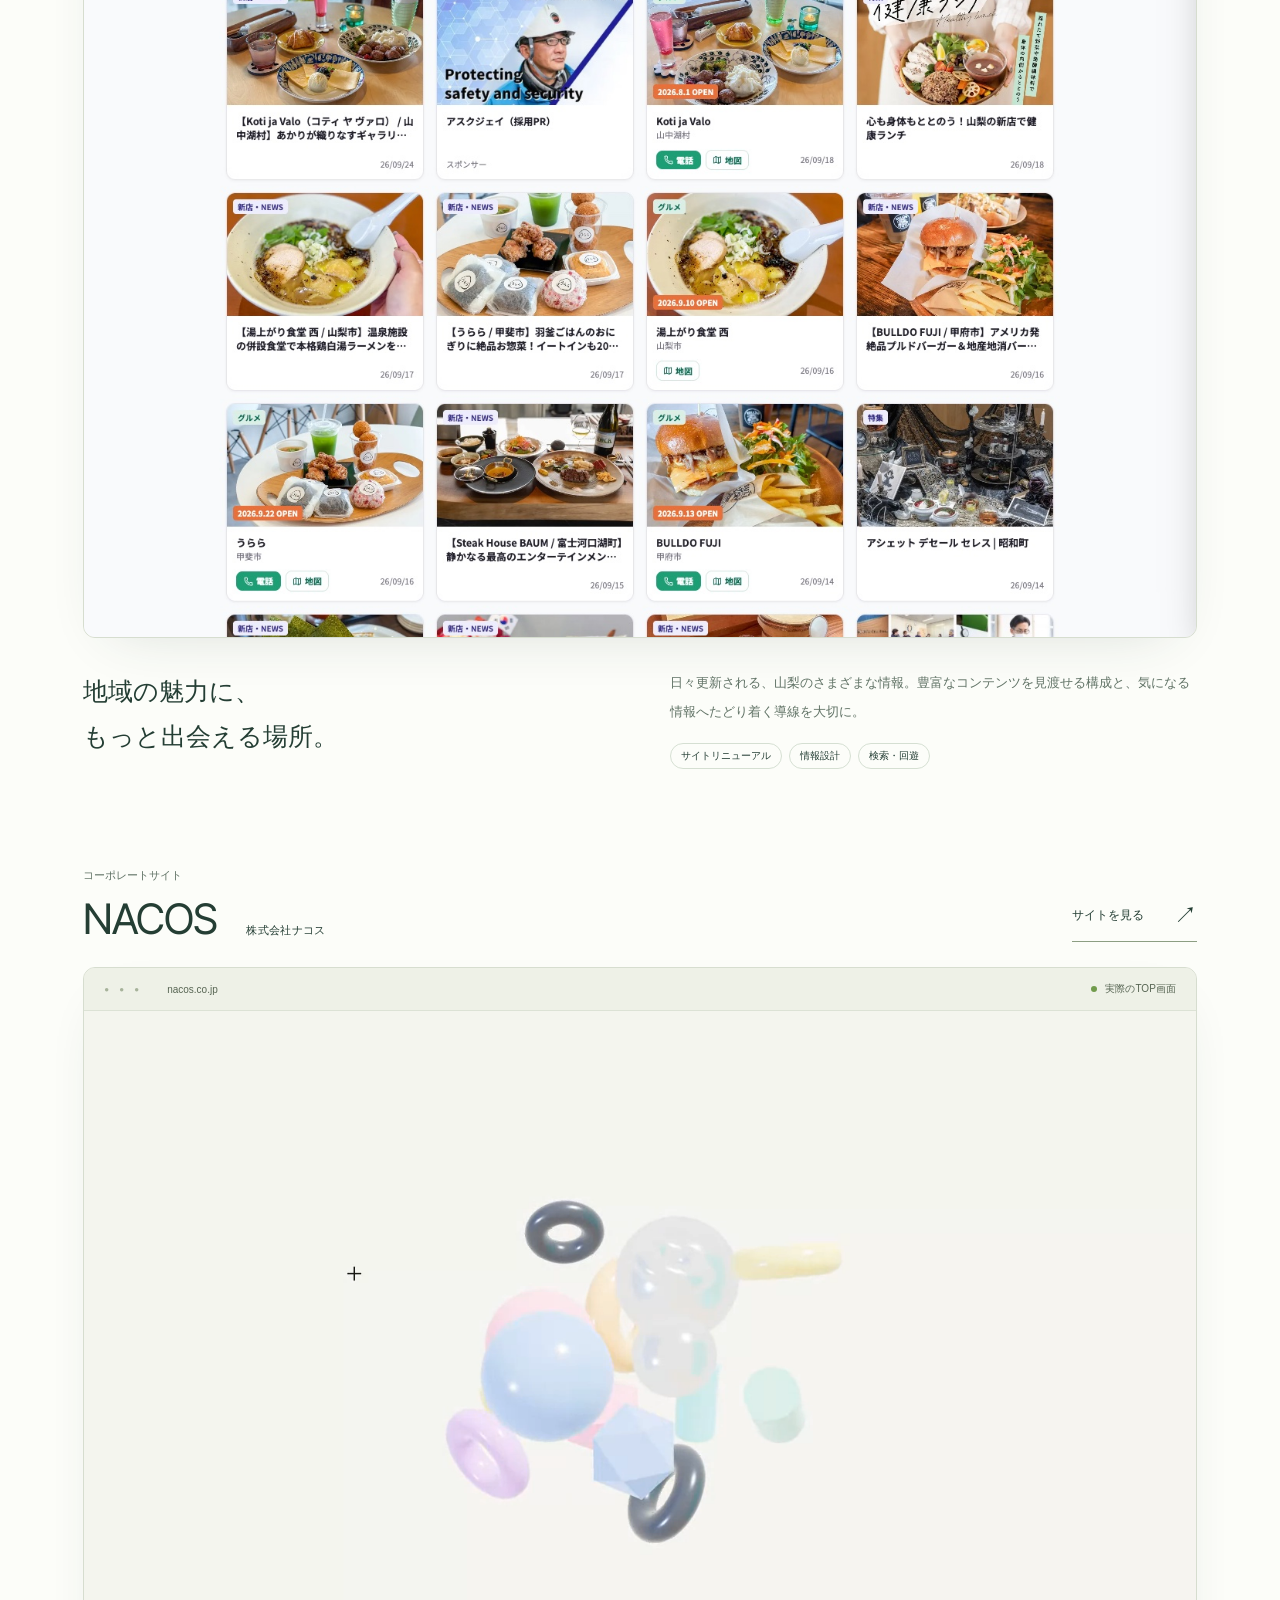
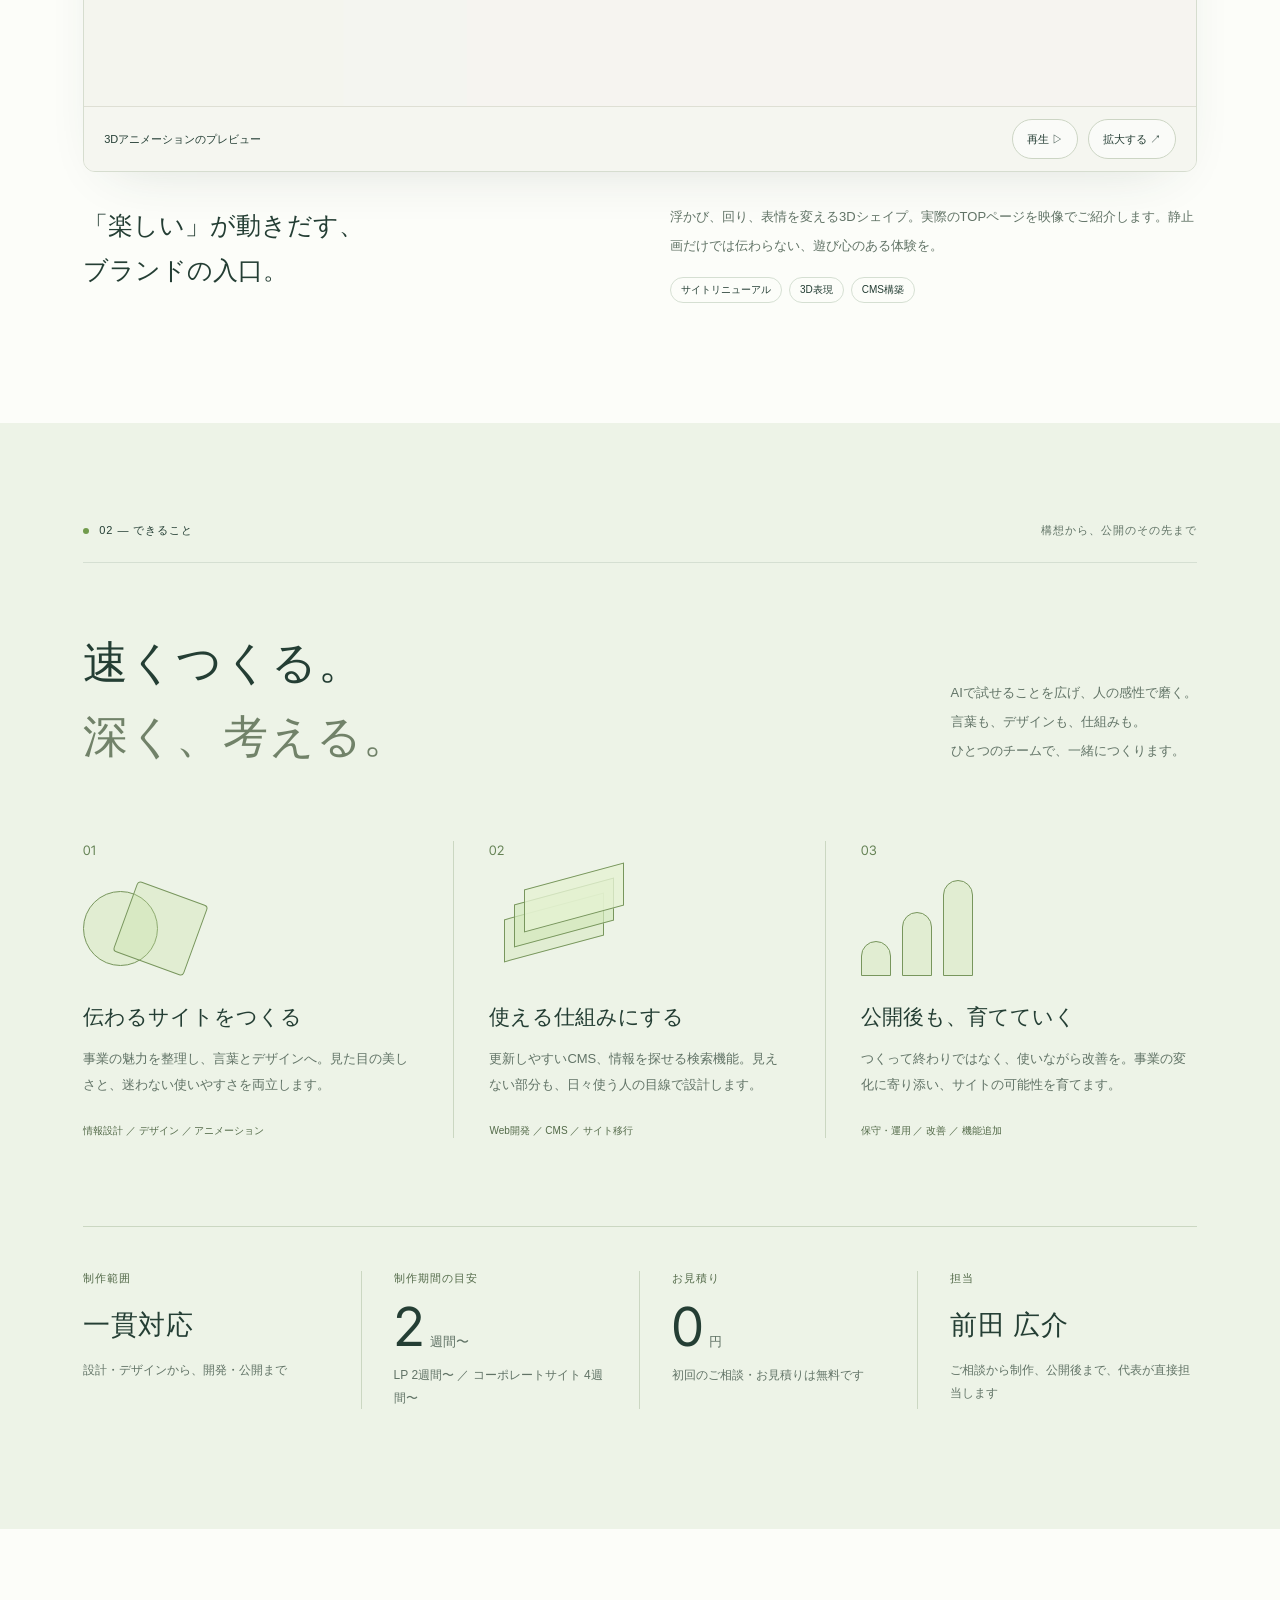
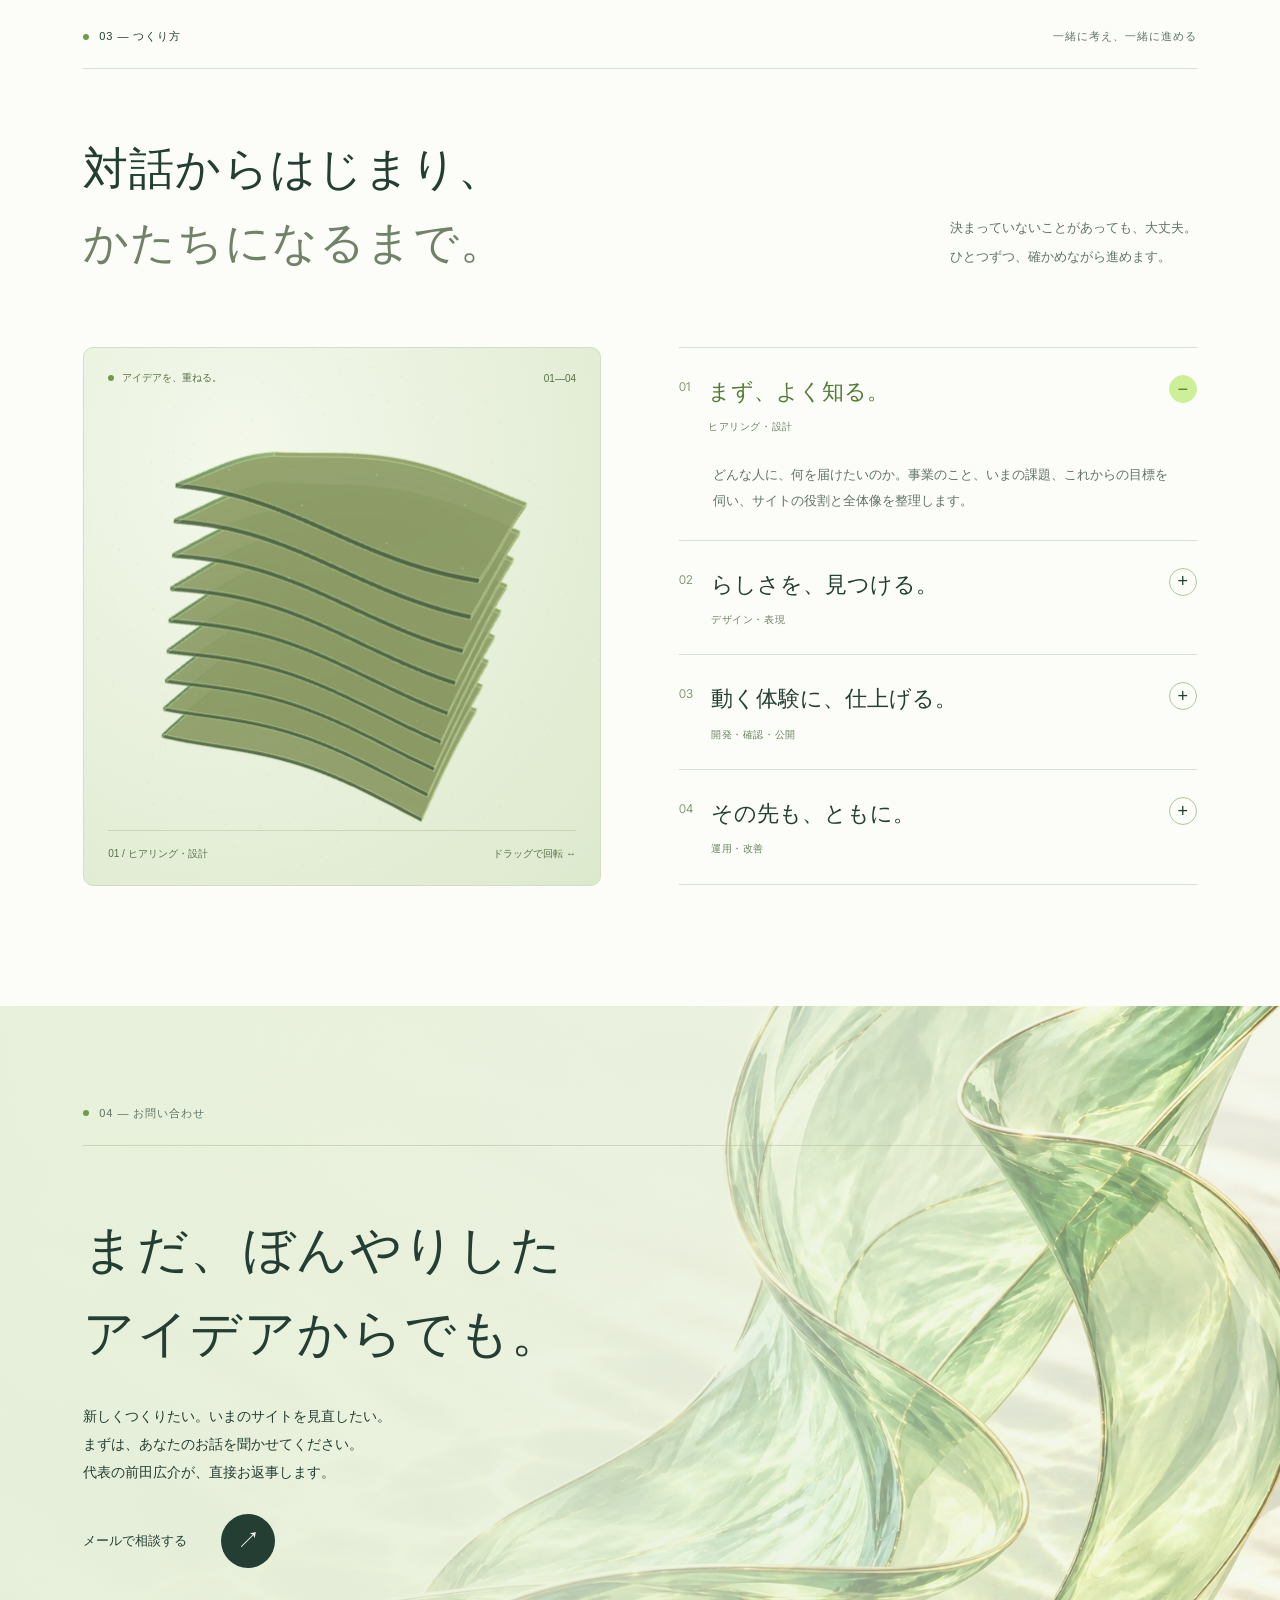
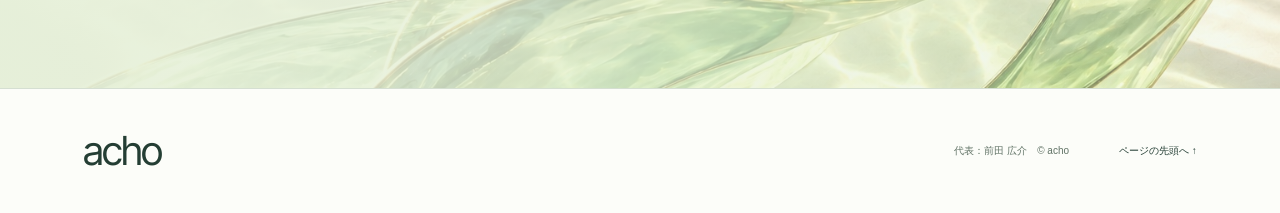
==== commit 81c81f75: "Remove footer tagline Co-Authored-By: Claude Fable 5.2 <noreply@anthropic.com> Claude-Session: https" ====
--- a/index.html
+++ b/index.html
@@ -101,7 +101,7 @@
     <div class="contact-inner reveal"><h2 id="contact-title">まだ、ぼんやりした<br>アイデアからでも。</h2><p>新しくつくりたい。いまのサイトを見直したい。<br>まずは、あなたのお話を聞かせてください。<br>代表の前田広介が、直接お返事します。</p><a class="round-link" href="mailto:hello@acho.works"><span>メールで相談する</span><b aria-hidden="true">↗</b></a></div>
   </section>
 </main>
-<footer class="footer"><a class="brand" href="#top" aria-label="acho ホーム"><span>acho</span></a><p>人の感性に、AIの可能性を。</p><small>代表：前田 広介　© acho</small><a class="back-top" href="#top">ページの先頭へ ↑</a></footer>
+<footer class="footer"><a class="brand" href="#top" aria-label="acho ホーム"><span>acho</span></a><small>代表：前田 広介　© acho</small><a class="back-top" href="#top">ページの先頭へ ↑</a></footer>
 <dialog id="preview-dialog" aria-labelledby="preview-title"><div class="dialog-head"><h2 id="preview-title">サイトプレビュー</h2><button id="preview-close" aria-label="プレビューを閉じる">閉じる ×</button></div><div id="preview-content"></div></dialog>
 <noscript><style>.reveal{opacity:1;transform:none}.motion-controls,.menu-toggle{display:none}.desktop-nav{display:flex}</style></noscript>
 </body>
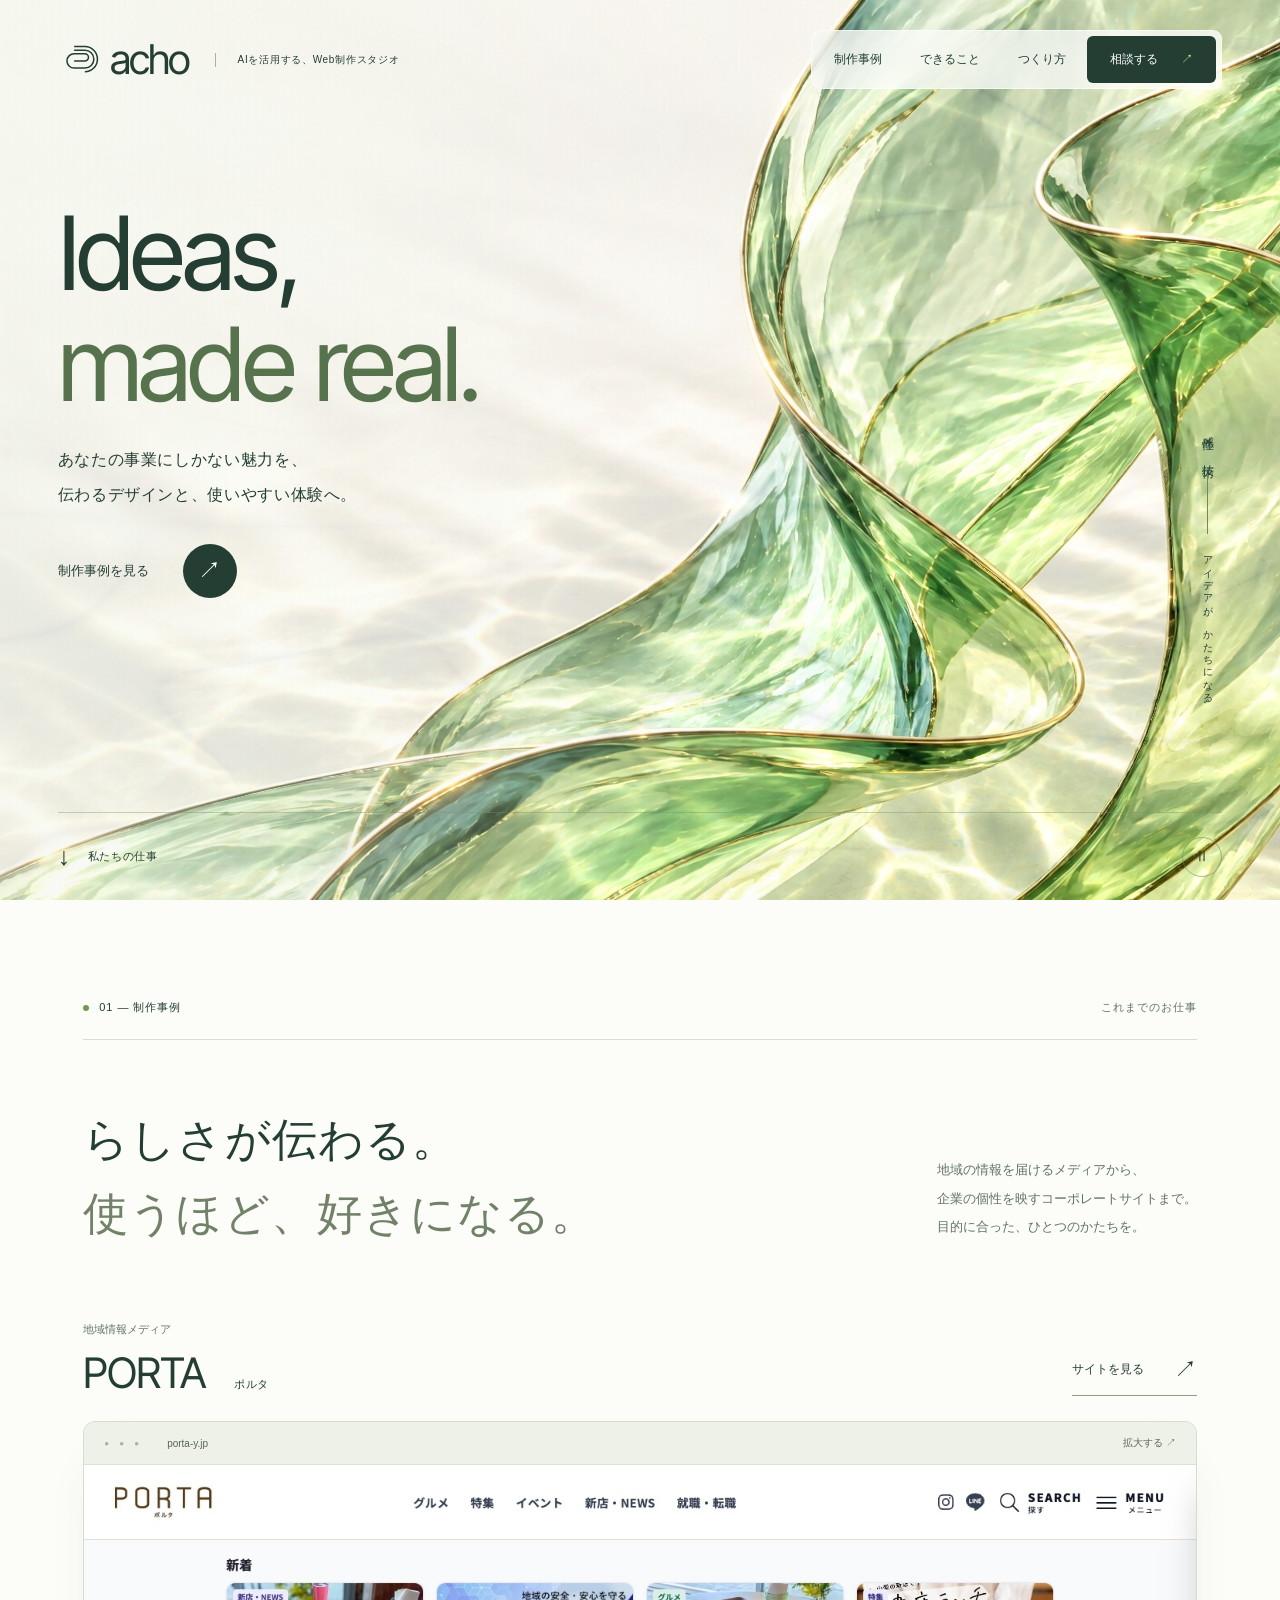
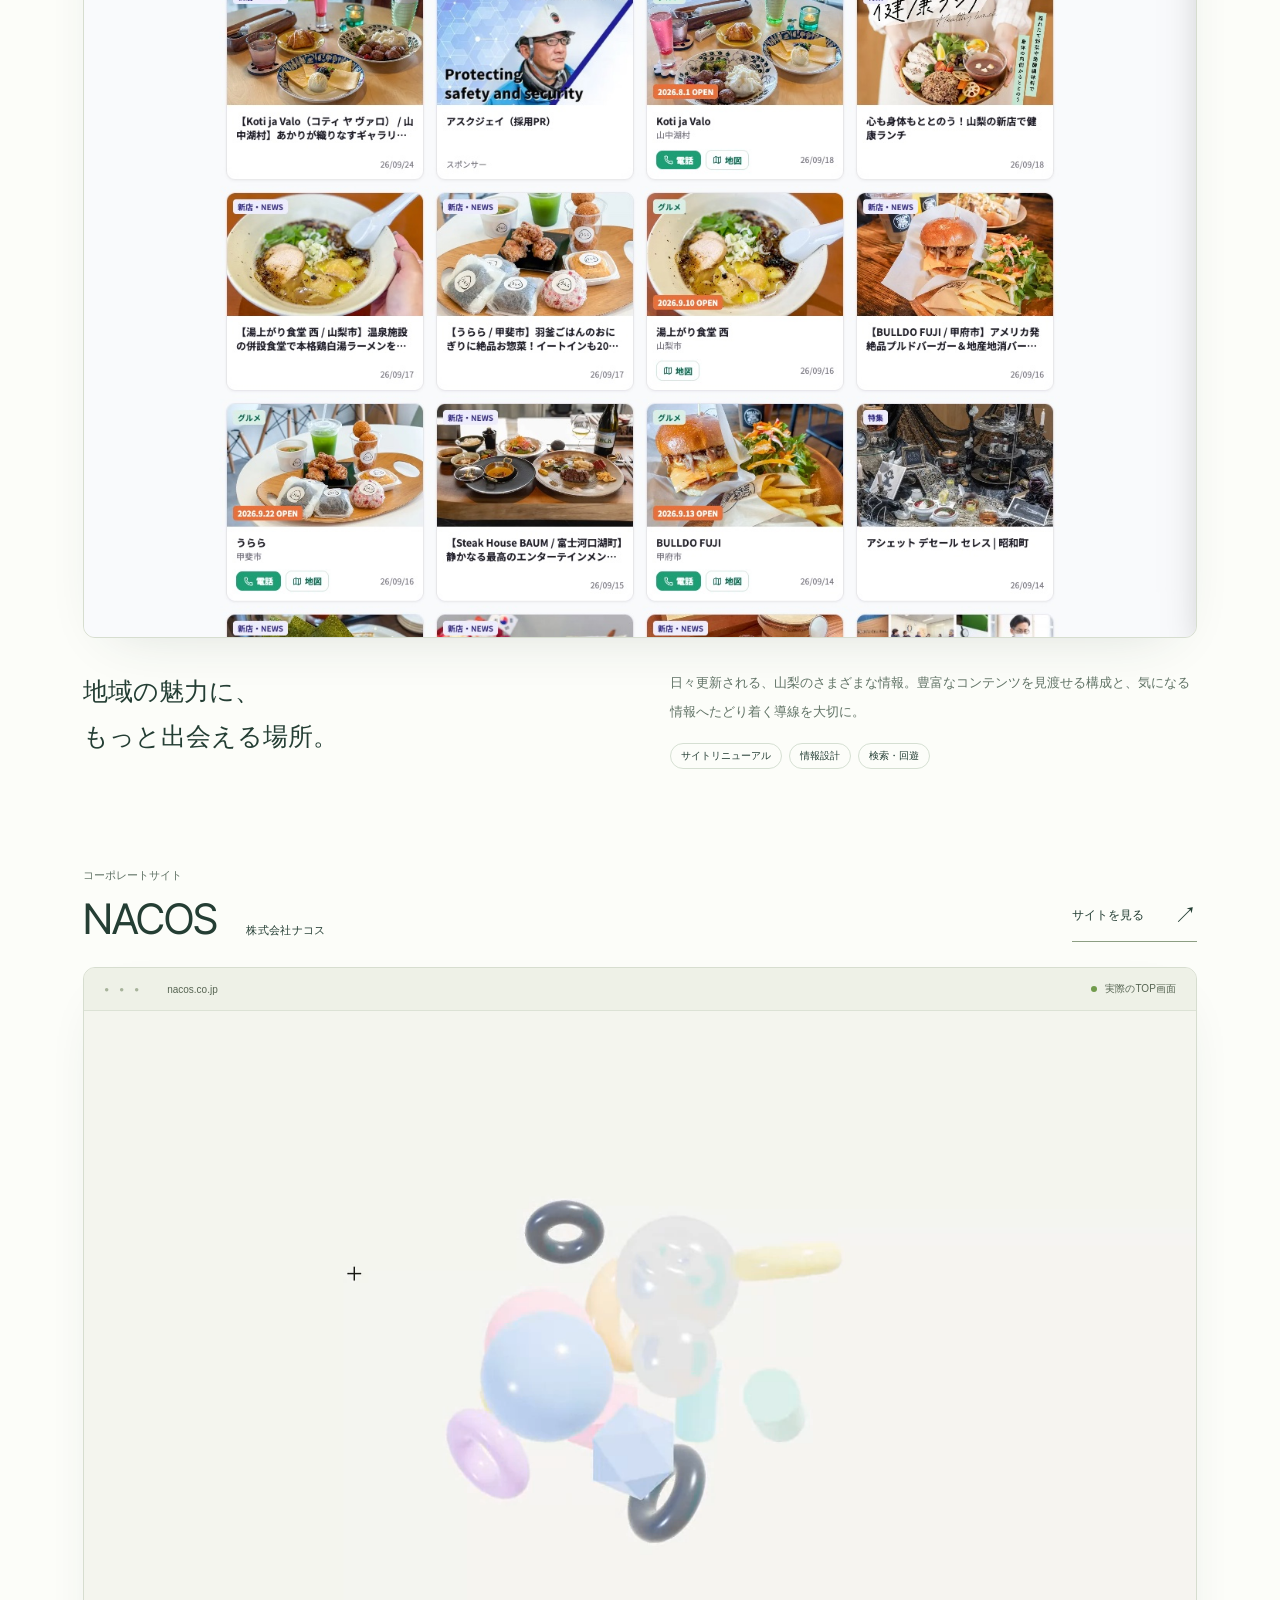
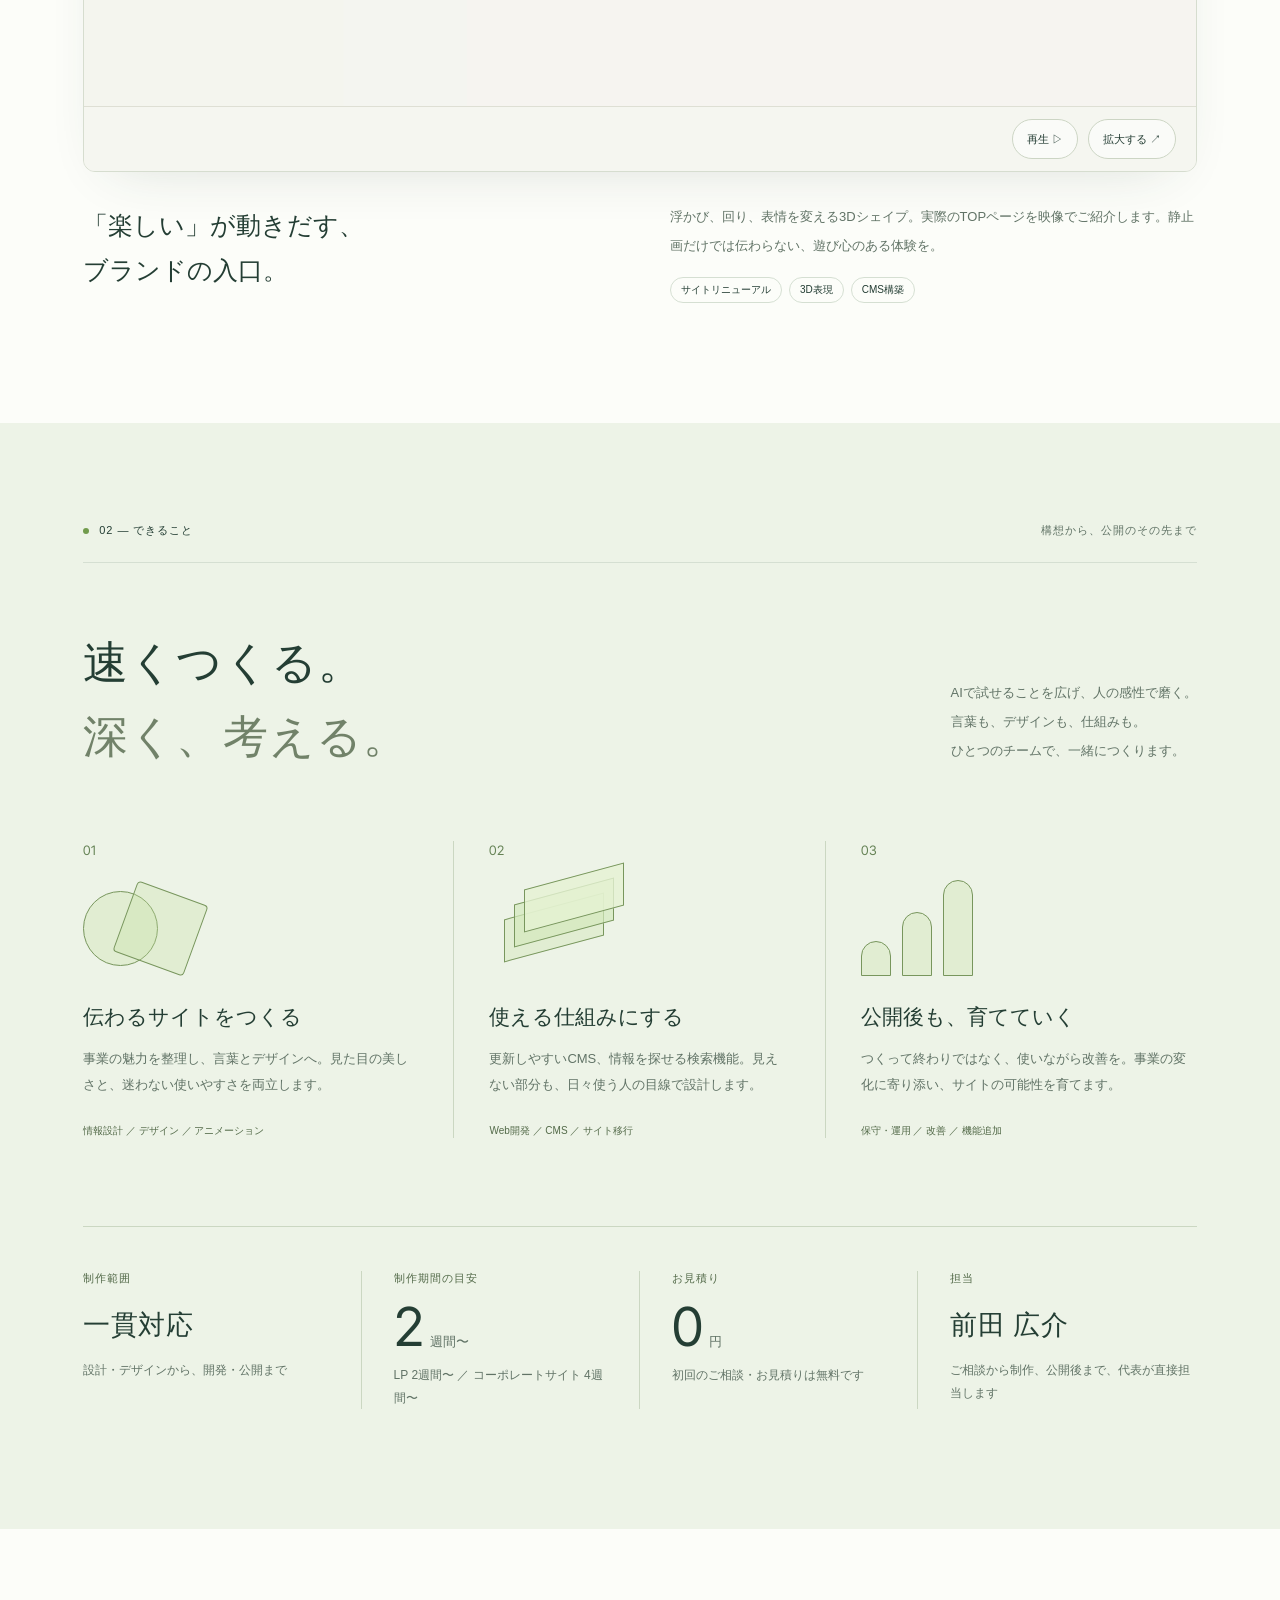
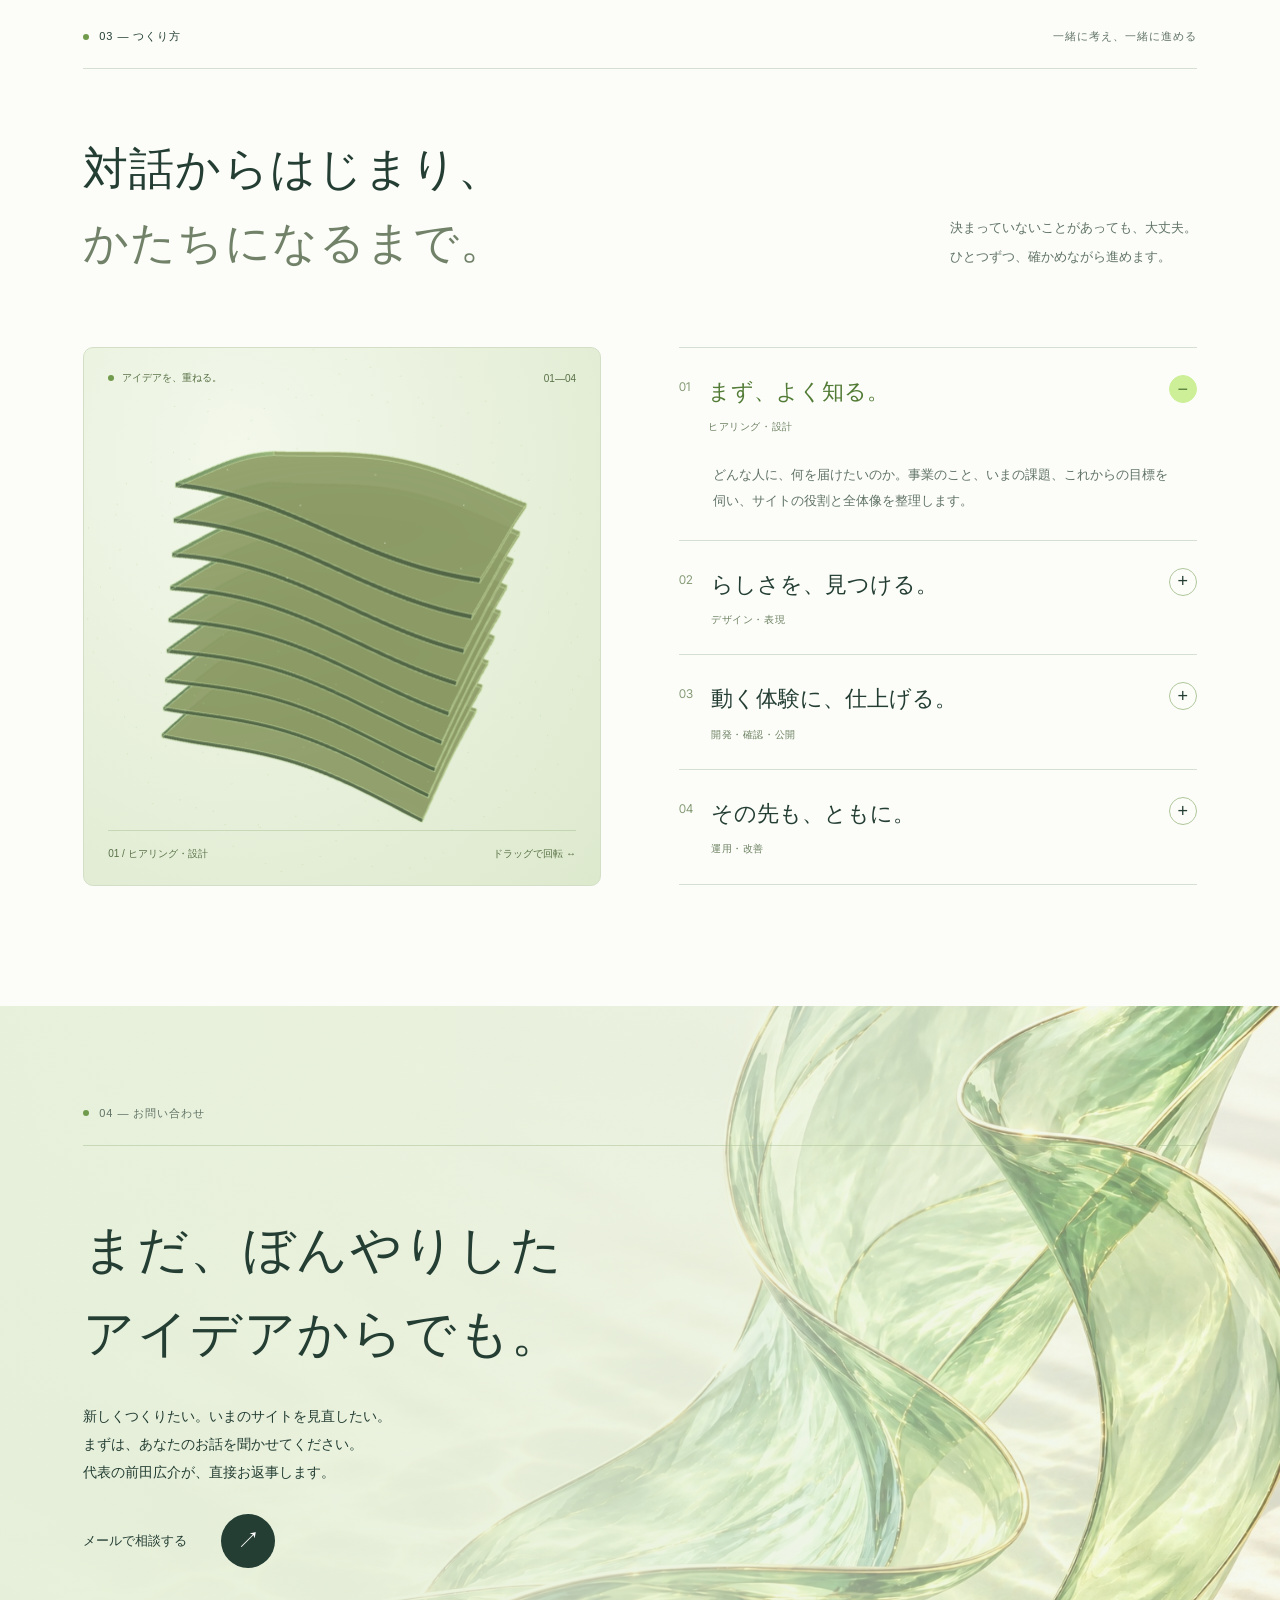
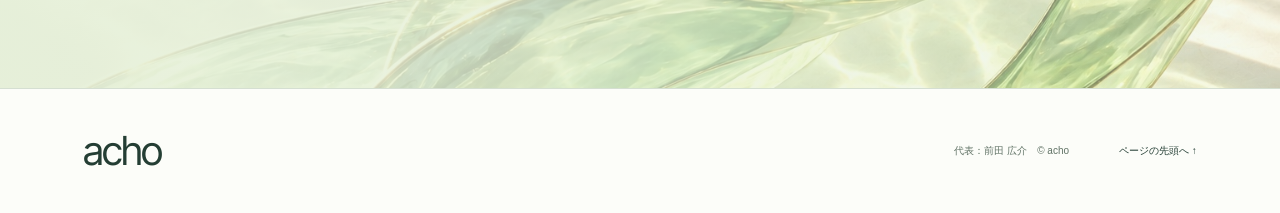
==== commit ae21917c: "Add files via upload" ====
--- a/index.html
+++ b/index.html
@@ -45,7 +45,7 @@
       <a class="round-link hero-enter" href="#work"><span>制作事例を見る</span><b aria-hidden="true">↗</b></a>
     </div>
     <div class="hero-note" aria-hidden="true"><span>感性 × 技術</span><i></i><small>アイデアが、かたちになる。</small></div>
-    <div class="hero-foot"><a href="#work" class="scroll-cue"><span>↓</span> 私たちの仕事</a><div class="motion-controls"><i></i><span class="motion-status">ゆるやかに、動く。</span><button class="motion-toggle" aria-label="アニメーションを停止" aria-pressed="false">Ⅱ</button></div></div>
+    <div class="hero-foot"><a href="#work" class="scroll-cue"><span>↓</span> 私たちの仕事</a><div class="motion-controls"><span class="motion-status sr-only">ゆるやかに、動く。</span><button class="motion-toggle" aria-label="アニメーションを停止" aria-pressed="false">Ⅱ</button></div></div>
   </section>
 
   <section class="work section-pad" id="work" aria-labelledby="work-title">
@@ -58,7 +58,7 @@
     </article>
     <article class="case reveal">
       <div class="case-heading"><div><p class="case-category">コーポレートサイト</p><h3>NACOS <span>株式会社ナコス</span></h3></div><a class="external-link" href="https://nacos.co.jp/" target="_blank" rel="noopener">サイトを見る <span aria-hidden="true">↗</span><span class="sr-only">（新しいタブで開きます）</span></a></div>
-      <div class="case-preview nacos-preview"><div class="window-bar"><span class="window-dots" aria-hidden="true">● ● ●</span><span>nacos.co.jp</span><span class="video-badge"><i></i> 実際のTOP画面</span></div><div class="video-stage"><video id="nacos-video" muted loop playsinline preload="none" poster="assets/nacos-poster.jpg" aria-label="NACOSのTOP画面。球体やリングが立体的に回転する10秒間の映像。"><source src="assets/nacos-motion.webm" type="video/webm"></video></div><div class="video-toolbar"><span id="video-status" aria-live="polite">3Dアニメーションのプレビュー</span><div><button id="video-toggle" aria-pressed="false" aria-label="NACOSの動画を再生">再生 ▷</button><button data-preview="nacos" aria-label="NACOSの動画を拡大する">拡大する ↗</button></div></div><p id="video-error" hidden>動画を読み込めませんでした。上の「サイトを見る」から実際の動きをご覧いただけます。</p></div>
+      <div class="case-preview nacos-preview"><div class="window-bar"><span class="window-dots" aria-hidden="true">● ● ●</span><span>nacos.co.jp</span><span class="video-badge"><i></i> 実際のTOP画面</span></div><div class="video-stage"><video id="nacos-video" muted loop playsinline preload="none" poster="assets/nacos-poster.jpg" aria-label="NACOSのTOP画面。球体やリングが立体的に回転する10秒間の映像。"><source src="assets/nacos-motion.webm" type="video/webm"></video></div><div class="video-toolbar"><span id="video-status" class="sr-only" aria-live="polite">3Dアニメーションのプレビュー</span><div><button id="video-toggle" aria-pressed="false" aria-label="NACOSの動画を再生">再生 ▷</button><button data-preview="nacos" aria-label="NACOSの動画を拡大する">拡大する ↗</button></div></div><p id="video-error" hidden>動画を読み込めませんでした。上の「サイトを見る」から実際の動きをご覧いただけます。</p></div>
       <div class="case-caption"><h4>「楽しい」が動きだす、<br>ブランドの入口。</h4><div><p>浮かび、回り、表情を変える3Dシェイプ。実際のTOPページを映像でご紹介します。静止画だけでは伝わらない、遊び心のある体験を。</p><ul class="tags"><li>サイトリニューアル</li><li>3D表現</li><li>CMS構築</li></ul></div></div>
     </article>
   </section>
--- a/style.css
+++ b/style.css
@@ -4,7 +4,7 @@
 .header{position:absolute;top:0;left:0;width:100%;z-index:20;display:flex;align-items:center;gap:26px;padding:30px 4.5%}.brand{display:inline-flex;align-items:center;gap:9px;font:400 41px/1 "Inter Tight",sans-serif;letter-spacing:-2px}.brand svg{width:43px;fill:none;stroke:currentColor;stroke-width:1.7}.header-note{font-size:10px;letter-spacing:.07em;padding-left:22px;border-left:1px solid #a5b6a3}.desktop-nav{display:flex;align-items:center;gap:4px;margin-left:auto;background:#ffffffb8;padding:5px;border:1px solid #fff8;border-radius:9px;backdrop-filter:blur(18px)}.desktop-nav a{font-size:12px;padding:15px 17px;border-radius:6px;transition:background .25s}.desktop-nav a:hover{background:#e0eacb}.desktop-nav .nav-contact{background:var(--ink);color:#fff;padding-inline:23px}.nav-contact span{padding-left:20px;color:var(--lime)}.desktop-nav .nav-contact:hover{background:#446146}.menu-toggle{display:none}#mobile-menu{position:fixed;inset:90px 16px auto;z-index:25;background:#f8fbf2;box-shadow:0 15px 60px #263d3326;border-radius:12px;padding:22px}#mobile-menu a{display:block;padding:20px;border-bottom:1px solid var(--line);font-size:20px}
 .hero{position:relative;isolation:isolate;height:100svh;min-height:760px;max-height:1400px;overflow:hidden;background:#edf3e6}.hero-art,.hero-shade{position:absolute;inset:0;z-index:-2}.hero-art img,.hero-art canvas{width:100%;height:100%;object-fit:cover;object-position:center}.hero-art canvas{position:absolute;inset:0;opacity:0;transition:opacity 1.2s}.hero-art canvas.is-ready{opacity:1}.hero-shade{z-index:-1;background:linear-gradient(90deg,#f1f5e980 0%,#f1f5e93d 38%,transparent 69%)}.hero-content{position:relative;padding:clamp(165px,22vh,280px) 4.5% 130px;width:75%;max-width:1120px}.eyebrow{display:flex;align-items:center;gap:10px;font-size:13px;letter-spacing:.08em;margin-bottom:32px}.eyebrow i,.section-label i,.motion-controls>i,.video-badge i,.lab-top i{display:inline-block;flex:none;width:6px;height:6px;background:#719b4c;border-radius:50%}.hero h1{font-size:clamp(52px,5.5vw,94px);line-height:1.5;letter-spacing:.01em;font-weight:500}.hero h1.en{font-family:"Inter Tight",sans-serif;font-weight:400;font-size:clamp(66px,8vw,136px);line-height:1.08;letter-spacing:-.035em}.hero h1.en .line{padding-bottom:.06em;margin-bottom:-.06em}.line{display:block;overflow:hidden}.line>span{display:block;animation:line-in 1.35s cubic-bezier(.2,.7,.2,1) both}.line:nth-child(2)>span{animation-delay:.13s;color:#57734e}.hero-jp{font-size:16px;line-height:2.2;letter-spacing:.04em;margin-top:23px;margin-bottom:31px}.hero-enter{animation:fade-in 1.2s .25s both}.round-link{display:inline-flex;gap:34px;align-items:center;font-size:13px}.round-link b{display:grid;place-items:center;width:54px;height:54px;background:var(--ink);border-radius:50%;color:white;font-size:23px;font-weight:400;transition:transform .35s,background .35s}.round-link:hover b{transform:rotate(45deg);background:#5b7844}.hero-note{position:absolute;right:5%;bottom:190px;display:flex;align-items:center;gap:15px;font-size:12px;writing-mode:vertical-rl;letter-spacing:.13em}.hero-note i{height:60px;width:1px;background:#6f895b}.hero-note small{font-size:10px}.hero-foot{position:absolute;bottom:0;left:4.5%;right:4.5%;height:88px;border-top:1px solid #7b946c66;display:flex;align-items:center;justify-content:space-between;font-size:11px;letter-spacing:.06em}.scroll-cue{display:flex;gap:17px;align-items:center}.scroll-cue>span{font-size:25px;animation:arrow 3s infinite}.motion-controls{display:flex;gap:10px;align-items:center}.motion-toggle{border:1px solid #6b845f88;width:40px;height:40px;border-radius:50%;font-size:14px;margin-left:7px}.motion-paused *{animation-play-state:paused!important}
 .section-pad{padding:100px 6.5% 120px}.section-label{display:flex;justify-content:space-between;gap:20px;font-size:11px;letter-spacing:.09em;padding-bottom:24px;border-bottom:1px solid var(--line)}.section-label>span:first-child{display:flex;align-items:center;gap:10px}.section-label>span:last-child{color:var(--muted)}.section-heading{display:flex;justify-content:space-between;align-items:flex-end;gap:40px;margin:63px 0 67px}.section-heading h2{font-size:clamp(32px,3.5vw,57px);line-height:1.65;letter-spacing:.025em}.section-heading h2 span{color:#718269}.section-heading>p{font-size:13px;line-height:2.2;color:var(--muted);padding-bottom:9px}
-.case+.case{margin-top:95px}.case-heading{display:flex;align-items:flex-end;justify-content:space-between;margin-bottom:25px;gap:20px}.case-category{font-size:11px;color:var(--muted);margin-bottom:10px}.case h3{font:400 42px/1.1 "Inter Tight",sans-serif;letter-spacing:-1px}.case h3 span{font-family:"Hiragino Kaku Gothic ProN",sans-serif;font-size:11px;letter-spacing:.03em;margin-left:20px}.external-link{display:flex;gap:30px;align-items:center;border-bottom:1px solid #8c9e83;font-size:12px;padding-bottom:10px}.external-link>span:not(.sr-only){font-size:23px;transition:transform .25s}.external-link:hover>span{transform:translate(3px,-3px)}.case-preview{display:block;padding:0;width:100%;border:1px solid #d6ddcf;overflow:hidden;border-radius:12px;background:#eff1e8;box-shadow:0 20px 55px -30px #253e3330;text-align:left}.window-bar{display:flex;align-items:center;gap:24px;height:43px;padding:0 20px;background:#eef1e7;color:#576553;font-size:10px;border-bottom:1px solid #dce2d5}.window-dots{font-size:8px;color:#a7b39b;letter-spacing:4px}.window-expand,.video-badge{margin-left:auto;display:flex;align-items:center;gap:8px;font-size:10px}.porta-preview img{width:100%;height:auto;transition:filter .35s}.porta-preview:hover img{filter:brightness(.98)}.nacos-preview{background:#f6f5ee}.video-stage{aspect-ratio:16/10;background:#f3f2e7}.video-stage video{width:100%;height:100%;object-fit:cover}.video-toolbar{padding:12px 20px;display:flex;align-items:center;justify-content:space-between;gap:12px;border-top:1px solid #dedfd4;font-size:11px;background:#f5f6f0}.video-toolbar>div{display:flex;gap:10px}.video-toolbar button{font-size:11px;padding:10px 14px;min-height:40px;border:1px solid #ccd5c4;border-radius:30px;background:#fff8}.video-toolbar button:hover{background:var(--lime)}#video-error{padding:16px 20px;font-size:12px}.case-caption{display:grid;grid-template-columns:1fr 1fr;gap:60px;padding:31px 0 0}.case-caption h4{font-size:25px;line-height:1.8}.case-caption p{font-size:13px;color:var(--muted);line-height:2.2}.tags{display:flex;gap:7px;flex-wrap:wrap;padding:0;margin:17px 0 0;list-style:none}.tags li{font-size:10px;border:1px solid var(--line);padding:5px 10px;border-radius:20px}
+.case+.case{margin-top:95px}.case-heading{display:flex;align-items:flex-end;justify-content:space-between;margin-bottom:25px;gap:20px}.case-category{font-size:11px;color:var(--muted);margin-bottom:10px}.case h3{font:400 42px/1.1 "Inter Tight",sans-serif;letter-spacing:-1px}.case h3 span{font-family:"Hiragino Kaku Gothic ProN",sans-serif;font-size:11px;letter-spacing:.03em;margin-left:20px}.external-link{display:flex;gap:30px;align-items:center;border-bottom:1px solid #8c9e83;font-size:12px;padding-bottom:10px}.external-link>span:not(.sr-only){font-size:23px;transition:transform .25s}.external-link:hover>span{transform:translate(3px,-3px)}.case-preview{display:block;padding:0;width:100%;border:1px solid #d6ddcf;overflow:hidden;border-radius:12px;background:#eff1e8;box-shadow:0 20px 55px -30px #253e3330;text-align:left}.window-bar{display:flex;align-items:center;gap:24px;height:43px;padding:0 20px;background:#eef1e7;color:#576553;font-size:10px;border-bottom:1px solid #dce2d5}.window-dots{font-size:8px;color:#a7b39b;letter-spacing:4px}.window-expand,.video-badge{margin-left:auto;display:flex;align-items:center;gap:8px;font-size:10px}.porta-preview img{width:100%;height:auto;transition:filter .35s}.porta-preview:hover img{filter:brightness(.98)}.nacos-preview{background:#f6f5ee}.video-stage{aspect-ratio:16/10;background:#f3f2e7}.video-stage video{width:100%;height:100%;object-fit:cover}.video-toolbar{padding:12px 20px;display:flex;align-items:center;justify-content:space-between;gap:12px;border-top:1px solid #dedfd4;font-size:11px;background:#f5f6f0}.video-toolbar>div{display:flex;gap:10px;margin-left:auto}.video-toolbar button{font-size:11px;padding:10px 14px;min-height:40px;border:1px solid #ccd5c4;border-radius:30px;background:#fff8}.video-toolbar button:hover{background:var(--lime)}#video-error{padding:16px 20px;font-size:12px}.case-caption{display:grid;grid-template-columns:1fr 1fr;gap:60px;padding:31px 0 0}.case-caption h4{font-size:25px;line-height:1.8}.case-caption p{font-size:13px;color:var(--muted);line-height:2.2}.tags{display:flex;gap:7px;flex-wrap:wrap;padding:0;margin:17px 0 0;list-style:none}.tags li{font-size:10px;border:1px solid var(--line);padding:5px 10px;border-radius:20px}
 .about{background:var(--mint)}.services{display:grid;grid-template-columns:repeat(3,1fr)}.service{position:relative;padding:0 35px;border-right:1px solid #cbd7c2}.service:first-child{padding-left:0}.service:last-child{border:0;padding-right:0}.service-num{font:13px "Inter Tight",sans-serif;color:#658255}.service h3{font-size:21px;margin:15px 0}.service p{font-size:13px;color:var(--muted)}.service-foot{display:block;font-size:10px;margin-top:26px;color:#536a49}.service-symbol{height:110px;position:relative;margin:17px 0}.service-symbol i{display:block;position:absolute;border:1px solid #78965d;background:#c3dfa04d}.symbol-design i{width:75px;height:75px;top:15px;border-radius:50%}.symbol-design i:nth-child(2){left:40px;border-radius:4px;transform:rotate(20deg)}.symbol-build i{width:100px;height:43px;left:15px;top:30px;transform:skewY(-15deg)}.symbol-build i:nth-child(2){top:15px;left:25px;background:#d5eabeb3}.symbol-build i:nth-child(3){top:0;left:35px;background:#e6f3d4cc}.symbol-grow i{width:30px;bottom:10px;height:35px;border-radius:16px 16px 0 0}.symbol-grow i:nth-child(2){height:64px;left:41px}.symbol-grow i:nth-child(3){height:96px;left:82px}.facts{margin-top:88px;padding-top:44px;border-top:1px solid #cbd7c2}.facts-grid{display:grid;grid-template-columns:repeat(4,1fr);gap:0;margin:0;padding:0}.facts-grid>div{padding:0 32px;border-right:1px solid #cbd7c2}.facts-grid>div:first-child{padding-left:0}.facts-grid>div:last-child{border:0;padding-right:0}.facts-grid dt{font-size:11px;letter-spacing:.09em;color:#536a49}.facts-grid dd{margin:14px 0 10px;display:flex;align-items:baseline;gap:8px;font-family:"Inter Tight",sans-serif;line-height:1}.facts-grid dd b{font-weight:400;font-size:clamp(44px,4.2vw,66px);letter-spacing:-2px}.facts-grid dd span{font-family:"Hiragino Kaku Gothic ProN","Yu Gothic",Meiryo,sans-serif;font-size:13px;color:var(--muted)}.facts-grid dd b.is-text{font-family:"Hiragino Kaku Gothic ProN","Yu Gothic",Meiryo,sans-serif;font-size:clamp(24px,2.1vw,32px);letter-spacing:.02em;line-height:1.3;padding:8px 0 6px}.facts-grid p{margin:0;font-size:12px;line-height:1.9;color:var(--muted)}.facts-note{display:grid;grid-template-columns:200px 1fr;gap:32px;align-items:start;margin-top:48px;padding:26px 30px;border:1px solid #cbd7c2;border-radius:10px;background:#f5f9ee}.facts-note-label{display:flex;align-items:center;gap:10px;font-size:11px;letter-spacing:.09em;padding-top:4px}.facts-note-label i{width:6px;height:6px;border-radius:50%;background:#719b4c;display:inline-block}.facts-note p{margin:0;font-size:14px;line-height:2;max-width:640px}
 .approach-grid{display:grid;grid-template-columns:1fr 1fr;gap:7%}.lab-visual{position:relative;min-height:480px;aspect-ratio:1/1.04;border:1px solid #d2dfc6;background:radial-gradient(ellipse at 30% 20%,#f3f8eb,#dde9cd);border-radius:10px;overflow:hidden}.lab-top,.lab-bottom{position:absolute;left:24px;right:24px;z-index:2;display:flex;align-items:center;justify-content:space-between;font-size:10px;color:#587146}.lab-top{top:23px}.lab-top>span:first-child{display:flex;gap:8px;align-items:center}.lab-bottom{bottom:24px;padding-top:16px;border-top:1px solid #9db78766}#lab-canvas{position:absolute;width:100%;height:100%;inset:0;z-index:1;cursor:grab;touch-action:pan-y}#lab-canvas:active{cursor:grabbing}.lab-fallback{position:absolute;inset:0}.lab-fallback img{width:100%;height:100%;object-fit:cover}.lab-visual.has-webgl .lab-fallback{display:none}.process{border-top:1px solid var(--line)}.process:last-child{border-bottom:1px solid var(--line)}.process h3 button{display:flex;width:100%;align-items:flex-start;gap:18px;text-align:left;padding:27px 0;min-height:105px}.process-num{font:12px/2 "Inter Tight",sans-serif;color:#839974}.process h3 button>span:nth-child(2){font-size:22px;line-height:1.55;flex:1}.process small{display:block;font-size:10px;color:#6c8060;margin-top:10px;letter-spacing:.06em}.process b{font-size:18px;width:28px;height:28px;border:1px solid #afc69a;border-radius:50%;display:grid;place-items:center;font-weight:400}.process.is-active b{background:var(--lime);border-color:var(--lime)}.process.is-active h3{color:#527b35}.process-body{padding:0 20px 26px 34px;font-size:13px;line-height:2.1;color:var(--muted)}
 .contact{position:relative;isolation:isolate;overflow:hidden;background:#e5f0d3;min-height:620px}.contact-image{position:absolute;inset:0;z-index:-1;background:linear-gradient(90deg,#e6f0d9f5,#e6f0d9c0 50%,#e6f0d955),url('assets/synthesis-hero.jpg') center 65%/cover}.contact .section-label{border-color:#aac19480}.contact-inner{padding-top:62px}.contact h2{font-size:clamp(35px,4vw,65px);line-height:1.65;letter-spacing:.03em}.contact p{font-size:14px;margin:25px 0 28px}.footer{padding:40px 6.5%;display:flex;align-items:center;gap:30px;border-top:1px solid var(--line)}.footer .brand{font-size:40px}.footer p,.footer small,.back-top{font-size:10px}.footer small{margin-left:auto;color:var(--muted)}.back-top{padding:15px 0 15px 20px}
